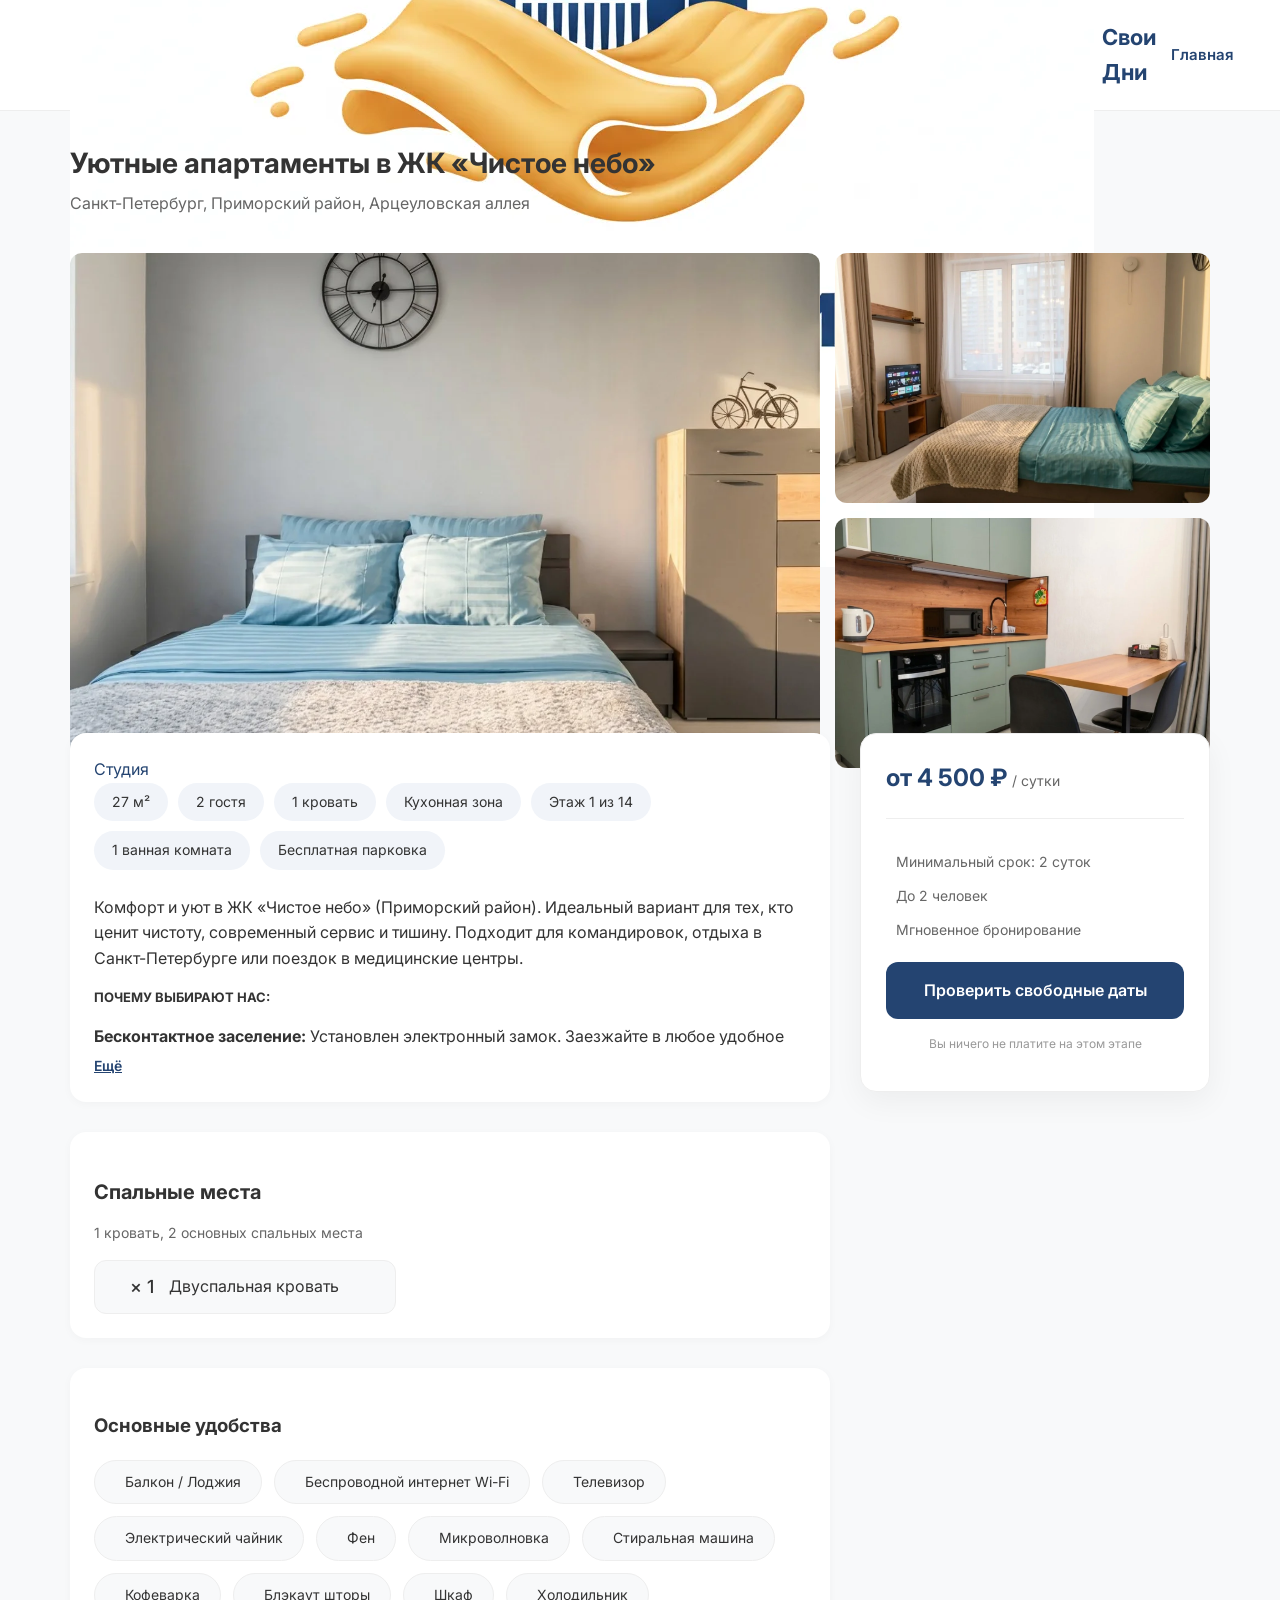
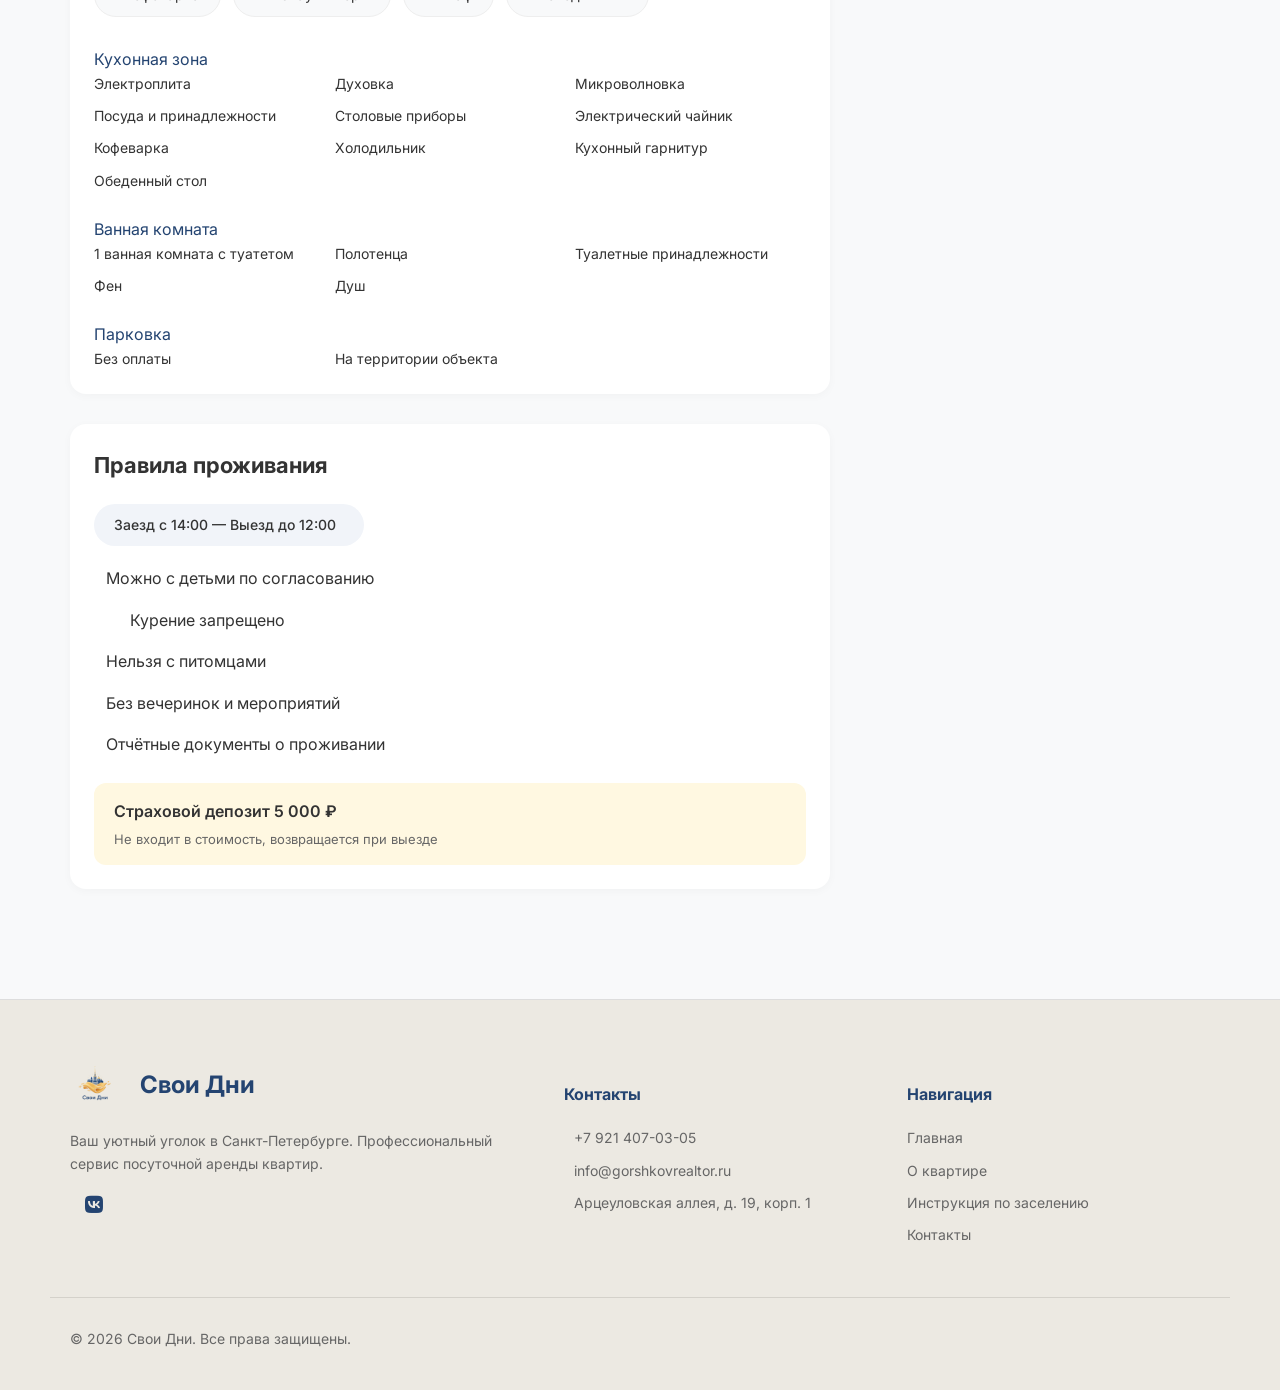
==== about.html @ 2eaf8fc2 "Update about.html" ====
<!DOCTYPE html>
<html lang="ru">
<head>
    <meta charset="UTF-8">
    <meta name="viewport" content="width=device-width, initial-scale=1.0">
    <title>О квартире — Свои Дни</title>
    <link href="https://fonts.googleapis.com/css2?family=Inter:wght@300;400;500;600;700&display=swap" rel="stylesheet">
    <script src="https://unpkg.com/lucide@latest"></script>
    <link rel="stylesheet" href="https://cdnjs.cloudflare.com/ajax/libs/font-awesome/6.0.0/css/all.min.css">
    
    <link rel="stylesheet" href="css/main.css">
    <link rel="stylesheet" href="css/about.css">
</head>
<body>

<header class="header">
    <div class="container header-flex">
        <a href="index.html" class="logo">
            <img src="img/logo.webp" alt="Логотип">
            <span>Свои Дни</span>
        </a> 
        
        <button class="menu-toggle" id="menu-toggle">
            <i data-lucide="menu"></i>
        </button>

        <nav class="nav" id="main-nav">
            <a href="index.html">Главная</a>
            <a href="about.html" class="active">О квартире</a>
            <a href="services.html">Сервис</a>
            <a href="checkin.html">Заселение</a>
            <a href="reviews.html">Отзывы</a>
            <a href="contacts.html">Контакты</a>
        </nav>
        
        <a href="booking.html" class="btn-dark header-action">Забронировать</a>
    </div>
</header>

<main class="container">
    <section class="apartment-header">
        <div>
            <h1>Уютные апартаменты в ЖК «Чистое небо»</h1>
            <p style="color: var(--text-muted); margin-top: 5px;">
                <i data-lucide="map-pin" size="16" style="vertical-align: middle;"></i> 
                Санкт-Петербург, Приморский район, Арцеуловская аллея
            </p>
        </div>
    </section>

    <div class="full-gallery">
        <div class="main-img">
            <img src="img/bed.webp" alt="Гостиная">
        </div>
        <div class="side-imgs">
            <div><img src="img/room.webp" alt="Кухня"></div>
            <div><img src="img/kitchen.webp" alt="Спальня"></div>
        </div>
    </div>

    <div class="details-grid">
        <div class="main-content">
            
            <div class="description-block">
                <div class="object-title">Студия</div>
                <div class="chips-container">
                    <div class="chip">27 м²</div>
                    <div class="chip">2 гостя</div>
                    <div class="chip">1 кровать</div>
                    <div class="chip">Кухонная зона</div>
                    <div class="chip">Этаж 1 из 14</div>
                    <div class="chip">1 ванная комната</div>
                    <div class="chip">Бесплатная парковка</div>
                </div>

                <div class="expandable-content" id="desc-content">
                    <p style="margin-top:0;">Комфорт и уют в ЖК «Чистое небо» (Приморский район). Идеальный вариант для тех, кто ценит чистоту, современный сервис и тишину. Подходит для командировок, отдыха в Санкт-Петербурге или поездок в медицинские центры.</p>
                    
                    <div style="font-weight: 700; text-transform: uppercase; font-size: 13px; margin: 15px 0 10px;">Почему выбирают нас:</div>
                    <p>
                        <strong>Бесконтактное заселение:</strong> Установлен электронный замок. Заезжайте в любое удобное время без ожидания хоста.<br>
                        <strong>Удаленная работа:</strong> Высокоскоростной Wi-Fi (до 100 Мбит/с) и Smart-TV (300+ каналов). Комфортное пространство для работы с ноутбуком.<br>
                        <strong>Безопасность:</strong> охрана, видеонаблюдение, тихие соседи.<br>
                        <strong>Оснащение для вашего удобства:</strong> Кухня: Полноценная варочная панель, духовка, большой холодильник, микроволновая печь, полный набор посуды для готовки.
                        <strong>Спальная зона:</strong> Удобное спальное место с чистым постельным бельем.<br> 
                        <strong>Ванная и быт:</strong> Стиральная машина, фен, утюг, гладильная доска, сушилка для белья. Всегда в наличии комплект полотенец и средства гигиены.
                    </p>
                </div>
                <a href="javascript:void(0)" class="toggle-desc" id="toggle-btn">Ещё</a>
            </div>

            <div class="sleeping-section">
                <h3 style="font-size: 20px; margin-bottom: 5px;">Спальные места</h3>
                <p style="color: var(--text-muted); font-size: 14px; margin-bottom: 15px;">1 кровать, 2 основных спальных места</p>
                <div class="sleeping-card">
                    <i data-lucide="bed" size="24"></i>
                    <div style="font-size: 18px; font-weight: 500;">× 1</div>
                    <span>Двуспальная кровать</span>
                </div>
            </div>

            <div class="amenities-section">
                <h3>Основные удобства</h3>
                <div class="amenities-chips">
                    <div class="amenity-chip"><i data-lucide="door-open"></i> Балкон / Лоджия</div>
                    <div class="amenity-chip"><i data-lucide="wifi"></i> Беспроводной интернет Wi-Fi</div>
                    <div class="amenity-chip"><i data-lucide="tv"></i> Телевизор</div>
                    <div class="amenity-chip"><i data-lucide="coffee"></i> Электрический чайник</div>
                    <div class="amenity-chip"><i data-lucide="wind"></i> Фен</div>
                    <div class="amenity-chip"><i data-lucide="microwave"></i> Микроволновка</div>
                    <div class="amenity-chip"><i data-lucide="washing-machine"></i> Стиральная машина</div>
                    <div class="amenity-chip"><i data-lucide="cup-soda"></i> Кофеварка</div>
                    <div class="amenity-chip"><i data-lucide="blinds"></i> Блэкаут шторы</div>
                    <div class="amenity-chip"><i data-lucide="columns"></i> Шкаф</div>
                    <div class="amenity-chip"><i data-lucide="refrigerator"></i> Холодильник</div>
                </div>

                <div class="amenities-groups">
                    <div class="amenity-group">
                        <div class="amenity-group-title"><i data-lucide="utensils" size="20"></i> Кухонная зона</div>
                        <div class="amenity-list">
                            <div class="amenity-item">Электроплита</div>
                            <div class="amenity-item">Духовка</div>
                            <div class="amenity-item">Микроволновка</div>
                            <div class="amenity-item">Посуда и принадлежности</div>
                            <div class="amenity-item">Столовые приборы</div>
                            <div class="amenity-item">Электрический чайник</div>
                            <div class="amenity-item">Кофеварка</div>
                            <div class="amenity-item">Холодильник</div>
                            <div class="amenity-item">Кухонный гарнитур</div>
                            <div class="amenity-item">Обеденный стол</div>
                        </div>
                    </div>

                    <div class="amenity-group">
                        <div class="amenity-group-title"><i data-lucide="bath" size="20"></i> Ванная комната</div>
                        <div class="amenity-list">
                            <div class="amenity-item">1 ванная комната с туатетом</div>
                            <div class="amenity-item">Полотенца</div>
                            <div class="amenity-item">Туалетные принадлежности</div>
                            <div class="amenity-item">Фен</div>
                            <div class="amenity-item">Душ</div>
                        </div>
                    </div>

                    <div class="amenity-group">
                        <div class="amenity-group-title"><i data-lucide="p-circle" size="20"></i> Парковка</div>
                        <div class="amenity-list">
                            <div class="amenity-item">Без оплаты</div>
                            <div class="amenity-item">На территории объекта</div>
                        </div>
                    </div>
                </div>
            </div>

            <div class="rules-card-container">
                <h3 style="font-size: 22px; font-weight: 700; margin-top: 0; margin-bottom: 20px;">Правила проживания</h3>
                
                <div class="chip" style="background: #f1f4f9; display: inline-flex; align-items: center; gap: 8px; margin-bottom: 20px; padding: 10px 20px; border-radius: 50px;">
                    <span style="font-size: 14px; font-weight: 500;">Заезд с 14:00 — Выезд до 12:00</span>
                    <div class="tooltip-container">
                        <i data-lucide="help-circle" size="16" style="color: #999;"></i>
                        <span class="tooltip-text">Точное время можно выбрать при бронировании. Ранний заезд и поздний выезд по согласованию.</span>
                    </div>
                </div>

                <div class="rules-list" style="display: flex; flex-direction: column; gap: 16px;">
                    <div class="rule-item">
                        <i data-lucide="baby" size="24"></i>
                        <span style="font-size: 16px;">Можно с детьми по согласованию</span>
                        <div class="tooltip-container">
                            <i data-lucide="help-circle" size="16" style="color: #999; margin-left: 5px;"></i>
                            <span class="tooltip-text">От 0 до 1 года бесплатно. От 2 лет на условиях взрослого гостя</span>
                        </div>
                    </div>
                    
                    <div class="rule-item">
                        <img src="https://img.icons8.com/ios/50/244471/no-smoking.png" style="width: 24px;" alt="">
                        <span style="font-size: 16px;">Курение запрещено</span>
                    </div>
                    <div class="rule-item">
                        <i data-lucide="paw-print" size="24"></i>
                        <span style="font-size: 16px;">Нельзя с питомцами</span>
                    </div>
                    <div class="rule-item">
                        <i data-lucide="music" size="24"></i>
                        <span style="font-size: 16px;">Без вечеринок и мероприятий</span>
                    </div>
                    <div class="rule-item">
                        <i data-lucide="file-text" size="24"></i>
                        <span style="font-size: 16px;">Отчётные документы о проживании</span>
                    </div>
                </div>

                <div class="deposit-box" style="background: #fff8e1; border-radius: 12px; padding: 16px 20px; margin-top: 25px;">
                    <div style="font-weight: 600; font-size: 16px; display: flex; align-items: center; gap: 8px;">
                        Страховой депозит 5 000 ₽ 
                        <div class="tooltip-container">
                            <i data-lucide="help-circle" size="16" style="color: #999;"></i>
                            <span class="tooltip-text">Залог за сохранность имущества. Возвращается в день выезда после уборки.</span>
                        </div>
                    </div>
                    <div style="font-size: 13px; color: #666; margin-top: 4px;">Не входит в стоимость, возвращается при выезде</div>
                </div>
            </div>
        </div>

        <aside class="sidebar-booking">
            <div class="price">от 4 500 ₽ <span>/ сутки</span></div>
            <div class="sidebar-info">
                <p><i data-lucide="calendar" size="18"></i> Минимальный срок: 2 суток</p>
                <p><i data-lucide="users" size="18"></i> До 2 человек</p>
                <p><i data-lucide="check-circle" size="18"></i> Мгновенное бронирование</p>
            </div>
            <a href="booking.html" class="btn-booking-full">Проверить свободные даты</a>
            <p style="text-align: center; font-size: 12px; color: #999; margin-top: 15px;">Вы ничего не платите на этом этапе</p>
        </aside>
    </div>
</main>

<footer class="footer">
    <div class="container footer-grid">
        <div class="footer-brand">
            <div class="footer-logo">
                <img src="img/logo.png" alt="Логотип" style="width: 50px; height: 50px; object-fit: contain; vertical-align: middle; margin-right: 10px;">
                Свои Дни
            </div>
            <p>Ваш уютный уголок в Санкт-Петербурге. Профессиональный сервис посуточной аренды квартир.</p>
            
            <div class="social-links">
                <a href="https://t.me/ваш_логин" target="_blank" title="Telegram">
                    <i data-lucide="send"></i>
                </a>
                
                <a href="https://vk.com/ваш_id" target="_blank" title="ВКонтакте">
                    <i class="fa-brands fa-vk"></i>
                </a>
                
                <a href="tel:+79214070305" title="Позвонить">
                    <i data-lucide="phone"></i>
                </a>
            </div>
        </div>

        <div>
            <h4>Контакты</h4>
            <p>
                <i data-lucide="phone" size="16"></i> 
                <a href="tel:+79214070305" style="color: inherit; text-decoration: none;">+7 921 407-03-05</a>
            </p>
            <p>
                <i data-lucide="mail" size="16"></i> 
                <a href="mailto:info@gorshkovrealtor.ru" style="color: inherit; text-decoration: none;">info@gorshkovrealtor.ru</a>
            </p>
            <p><i data-lucide="map-pin" size="16"></i> Арцеуловская аллея, д. 19, корп. 1</p>
        </div>

        <div>
            <h4>Навигация</h4>
            <p><a href="index.html" style="color: inherit; text-decoration: none;">Главная</a></p>
            <p><a href="about.html" style="color: inherit; text-decoration: none;">О квартире</a></p>
            <p><a href="checkin.html" style="color: inherit; text-decoration: none;">Инструкция по заселению</a></p>
            <p><a href="contacts.html" style="color: inherit; text-decoration: none;">Контакты</a></p>
        </div>
    </div>
    
    <div class="footer-bottom container">
        <p>© 2026 Свои Дни. Все права защищены.</p>
    </div>
</footer>

<script>
    lucide.createIcons();
    
    const menuToggle = document.getElementById('menu-toggle');
    const mainNav = document.getElementById('main-nav');
    if (menuToggle && mainNav) {
        menuToggle.addEventListener('click', () => {
            mainNav.classList.toggle('active');
        });
    }

    const toggleBtn = document.getElementById('toggle-btn');
    const descContent = document.getElementById('desc-content');

    if (toggleBtn && descContent) {
        toggleBtn.addEventListener('click', () => {
            descContent.classList.toggle('expanded');
            if (descContent.classList.contains('expanded')) {
                toggleBtn.textContent = 'Свернуть';
            } else {
                toggleBtn.textContent = 'Ещё';
            }
        });
    }
</script>
</body>
</html>
---- css/main.css ----
:root {
    --primary-color: #24414b; 
    --bg-light: #fdfaf5;      
    --text-main: #333333;
    --text-muted: #666666;
    --border-color: #eeeeee;
    --white: #ffffff;
    --rating-green: #4caf50;
}

body {
    font-family: 'Inter', sans-serif;
    margin: 0;
    padding: 0;
    background-color: var(--bg-light);
    color: var(--text-main);
    line-height: 1.6;
}

.container {
    max-width: 1140px;
    margin: 0 auto;
    padding: 0 20px;
}

/* --- HEADER --- */
.header {
    background: var(--white);
    padding: 15px 0;
    border-bottom: 1px solid var(--border-color);
}
.header-flex {
    display: flex;
    justify-content: space-between;
    align-items: center;
}
.logo {
    display: flex;
    align-items: center;
    gap: 8px;
    font-weight: 700;
    font-size: 22px;
    color: var(--primary-color);
    text-decoration: none;
}
.nav a {
    text-decoration: none;
    color: var(--text-main);
    margin: 0 15px;
    font-size: 14px;
    font-weight: 500;
    transition: 0.3s;
}
.nav a:hover, .nav a.active { color: var(--primary-color); }

.btn-dark {
    background: var(--primary-color);
    color: var(--white);
    padding: 10px 20px;
    border-radius: 6px;
    text-decoration: none;
    font-size: 14px;
    font-weight: 600;
    transition: 0.3s;
}
.btn-dark:hover { opacity: 0.9; }

.menu-toggle { display: none; background: none; border: none; color: var(--primary-color); cursor: pointer; }

/* --- FOOTER --- */
.footer {
    background: #ece9e2; 
    margin-top: 80px;
    padding: 60px 0 30px;
    border-top: 1px solid #ddd;
}
.footer-grid {
    display: grid;
    grid-template-columns: 1.5fr 1fr 1fr;
    gap: 40px;
    margin-bottom: 40px;
}
.footer-logo {
    display: flex;
    align-items: center;
    gap: 10px;
    font-weight: 700;
    font-size: 24px;
    color: var(--primary-color);
    margin-bottom: 20px;
}
.footer h4 { font-size: 16px; margin-bottom: 20px; color: var(--primary-color); }
.footer p { font-size: 14px; color: var(--text-muted); margin: 10px 0; display: flex; align-items: center; gap: 10px; }
.social-links { display: flex; gap: 15px; margin-top: 20px; align-items: center; }
.social-links a { color: var(--primary-color); transition: 0.3s; text-decoration: none; display: inline-flex; align-items: center; }
.social-links .fa-vk { font-size: 20px; }

.footer-bottom {
    padding-top: 20px;
    border-top: 1px solid #d4d1ca;
    text-align: center;
    font-size: 13px;
    color: #888;
}

/* Общий адаптив для шапки/подвала */
@media (max-width: 768px) {
    .nav { display: none; }
    .menu-toggle { display: block; }
    .nav.active { display: flex; flex-direction: column; position: absolute; top: 70px; left: 0; width: 100%; background: white; padding: 20px; box-shadow: 0 10px 10px rgba(0,0,0,0.1); z-index: 100; }
    .footer-grid { grid-template-columns: 1fr; }
}
---- css/about.css ----
/* --- ПЕРЕМЕННЫЕ И ОСНОВНЫЕ ЦВЕТА --- */
:root {
    --brand-color: #244471;
    --primary-color: #244471;
    --white: #ffffff;
    --text-muted: #666;
    --border-color: #eee;
    --bg-light: #f8f9fa;
    --bg-chip: #f1f4f9;
}

/* --- БРЕНДИРОВАНИЕ ЭЛЕМЕНТОВ --- */
.btn-dark.header-action, 
.btn-booking-full {
    background-color: var(--brand-color) !important;
    border-color: var(--brand-color) !important;
    color: #fff !important;
}

.nav a.active, 
.toggle-desc, 
.object-title, 
.amenity-group-title, 
.price,
.logo span, 
.footer-logo {
    color: var(--brand-color) !important;
}

.header i, 
.apartment-header i, 
.amenities-section i, 
.rules-list i, 
.sidebar-info i, 
.sleeping-card i, 
.social-links i {
    color: var(--brand-color) !important;
}

/* --- ШАПКА ОБЪЕКТА --- */
.apartment-header {
    margin: 30px 0 20px;
    display: flex;
    justify-content: space-between;
    align-items: flex-end;
}
.apartment-header h1 { 
    margin: 0; 
    font-size: 28px; 
    font-weight: 700;
}

/* --- ГАЛЕРЕЯ --- */
.full-gallery {
    display: grid;
    grid-template-columns: 2fr 1fr;
    gap: 15px;
    height: 450px;
    margin-bottom: 30px;
}
.main-img, .side-imgs div {
    overflow: hidden;
    border-radius: 12px;
    width: 100%;
    height: 100%;
    background-color: #eee;
}
.main-img img, .side-imgs img {
    width: 100%;
    height: 100%;
    object-fit: cover;
    display: block;
    transition: transform 0.5s ease;
}
.main-img:hover img, .side-imgs div:hover img { 
    transform: scale(1.05); 
}
.side-imgs { 
    display: grid; 
    grid-template-rows: 1fr 1fr; 
    gap: 15px; 
}

/* --- СЕТКА КОНТЕНТА --- */
.details-grid {
    display: grid;
    grid-template-columns: 1fr 350px;
    gap: 30px;
    align-items: start;
}

.description-block, 
.sleeping-section, 
.amenities-section, 
.rules-card-container {
    background: var(--white);
    border-radius: 16px;
    padding: 24px;
    margin-bottom: 30px;
    box-shadow: 0 2px 10px rgba(0,0,0,0.03);
}

/* Раскрывающийся текст */
.expandable-content {
    max-height: 150px;
    overflow: hidden;
    position: relative;
    transition: max-height 0.3s ease;
}
.expandable-content.expanded { 
    max-height: 2000px; 
}
.toggle-desc {
    cursor: pointer;
    font-size: 14px;
    font-weight: 600;
    display: inline-block;
    margin-top: 10px;
    text-decoration: underline;
}

/* Чипсы (теги) */
.chips-container { 
    display: flex; 
    flex-wrap: wrap; 
    gap: 10px; 
    margin-bottom: 25px; 
}
.chip {
    background: var(--bg-chip);
    padding: 8px 18px;
    border-radius: 24px;
    font-size: 14px;
    color: #333;
}

/* Спальные места */
.sleeping-card {
    background: var(--bg-light);
    border-radius: 12px;
    padding: 12px 20px;
    width: fit-content;
    min-width: 260px;
    border: 1px solid var(--border-color);
    display: flex;
    align-items: center;
    gap: 15px;
}

/* Удобства */
.amenities-chips { 
    display: flex; 
    flex-wrap: wrap; 
    gap: 12px; 
    margin-bottom: 30px; 
}
.amenity-chip {
    display: flex;
    align-items: center;
    gap: 10px;
    background: var(--bg-light);
    padding: 10px 20px;
    border-radius: 50px;
    font-size: 14px;
    border: 1px solid var(--border-color);
}
.amenities-groups { 
    display: flex; 
    flex-direction: column; 
    gap: 25px; 
}
.amenity-list { 
    display: grid; 
    grid-template-columns: repeat(3, 1fr); 
    gap: 10px; 
}
.amenity-item { 
    font-size: 14px; 
    color: #333; 
}

/* Правила */
.rule-item { 
    display: flex; 
    align-items: center; 
    gap: 12px; 
    padding: 0; 
    border: none; 
}

/* --- ПОДСКАЗКИ (TOOLTIP) --- */
.tooltip-container { 
    position: relative; 
    display: inline-flex; 
    align-items: center; 
    cursor: help; 
}
.tooltip-text {
    visibility: hidden;
    width: 200px;
    background-color: #333;
    color: #fff;
    text-align: center;
    border-radius: 6px;
    padding: 8px;
    position: absolute;
    z-index: 10;
    bottom: 125%;
    left: 50%;
    transform: translateX(-50%);
    opacity: 0;
    transition: opacity 0.3s;
    font-size: 12px;
    pointer-events: none;
    line-height: 1.4;
}
.tooltip-container:hover .tooltip-text { 
    visibility: visible; 
    opacity: 1; 
}

/* --- БОКОВАЯ ПАНЕЛЬ (SIDEBAR) --- */
.sidebar-booking {
    position: sticky;
    top: 20px;
    background: var(--white);
    padding: 25px;
    border-radius: 16px;
    box-shadow: 0 10px 30px rgba(0,0,0,0.05);
    border: 1px solid var(--border-color);
    margin-bottom: 30px;
}
.price { 
    font-size: 24px; 
    font-weight: 700; 
}
.price span { 
    font-size: 14px; 
    color: var(--text-muted); 
    font-weight: 400; 
}
.sidebar-info { 
    margin: 20px 0; 
    border-top: 1px solid var(--border-color); 
    padding-top: 20px; 
}
.sidebar-info p { 
    display: flex; 
    align-items: center; 
    gap: 10px; 
    font-size: 14px; 
    color: var(--text-muted); 
    margin: 12px 0; 
}
.btn-booking-full {
    display: block;
    color: white;
    text-align: center;
    padding: 16px;
    border-radius: 12px;
    text-decoration: none;
    font-weight: 600;
    transition: 0.3s ease;
}
.btn-booking-full:hover {
    opacity: 0.9;
    transform: translateY(-2px);
}

/* --- АДАПТИВНОСТЬ --- */
@media (max-width: 992px) {
    .details-grid {
        grid-template-columns: 1fr;
    }
    .sidebar-booking {
        position: static;
        order: -1; /* Выводит блок бронирования выше на мобильных, если нужно */
    }
}

@media (max-width: 768px) {
    .full-gallery { 
        grid-template-columns: 1fr; 
        height: 300px; 
    }
    .side-imgs { 
        display: none; 
    }
    .amenity-list { 
        grid-template-columns: 1fr 1fr; 
    }
    .apartment-header {
        flex-direction: column;
        align-items: flex-start;
    }
}

@media (max-width: 480px) {
    .amenity-list { 
        grid-template-columns: 1fr; 
    }
    .apartment-header h1 {
        font-size: 22px;
    }
}
/* --- ФИКСАЦИЯ РАЗМЕРОВ ШАПКИ (ЧТОБЫ НЕ ПРЫГАЛО) --- */

/* Контейнер шапки */
.header-flex {
    display: flex;
    align-items: center;
    justify-content: space-between;
    height: 80px; /* Фиксированная высота шапки */
}

/* Текст логотипа */
.logo-text {
    font-family: 'Inter', sans-serif;
    font-weight: 700;
    font-size: 1.2rem !important; 
    text-transform: uppercase;
    letter-spacing: 1px;
    color: var(--brand-color) !important;
    white-space: nowrap;
}

/* Навигация */
.nav {
    display: flex;
    gap: 25px; 
    align-items: center;
}

.nav a {
    font-size: 15px !important; 
    font-weight: 600;
    text-decoration: none;
    color: var(--brand-color) !important;
    transition: opacity 0.3s;
}

/* Кнопка в шапке */
.btn-dark.header-action {
    padding: 10px 20px;       /* Настрой здесь размер: высота (10px) и ширина (20px) */
    font-size: 14px !important; 
    min-width: 160px;         /* Увеличь это число, если хочешь кнопку шире */
    text-align: center;
}

/* Адаптив для мобилок */
@media (max-width: 1024px) {
    .nav {
        gap: 15px;
    }
    .nav a {
        font-size: 14px !important;
    }
}
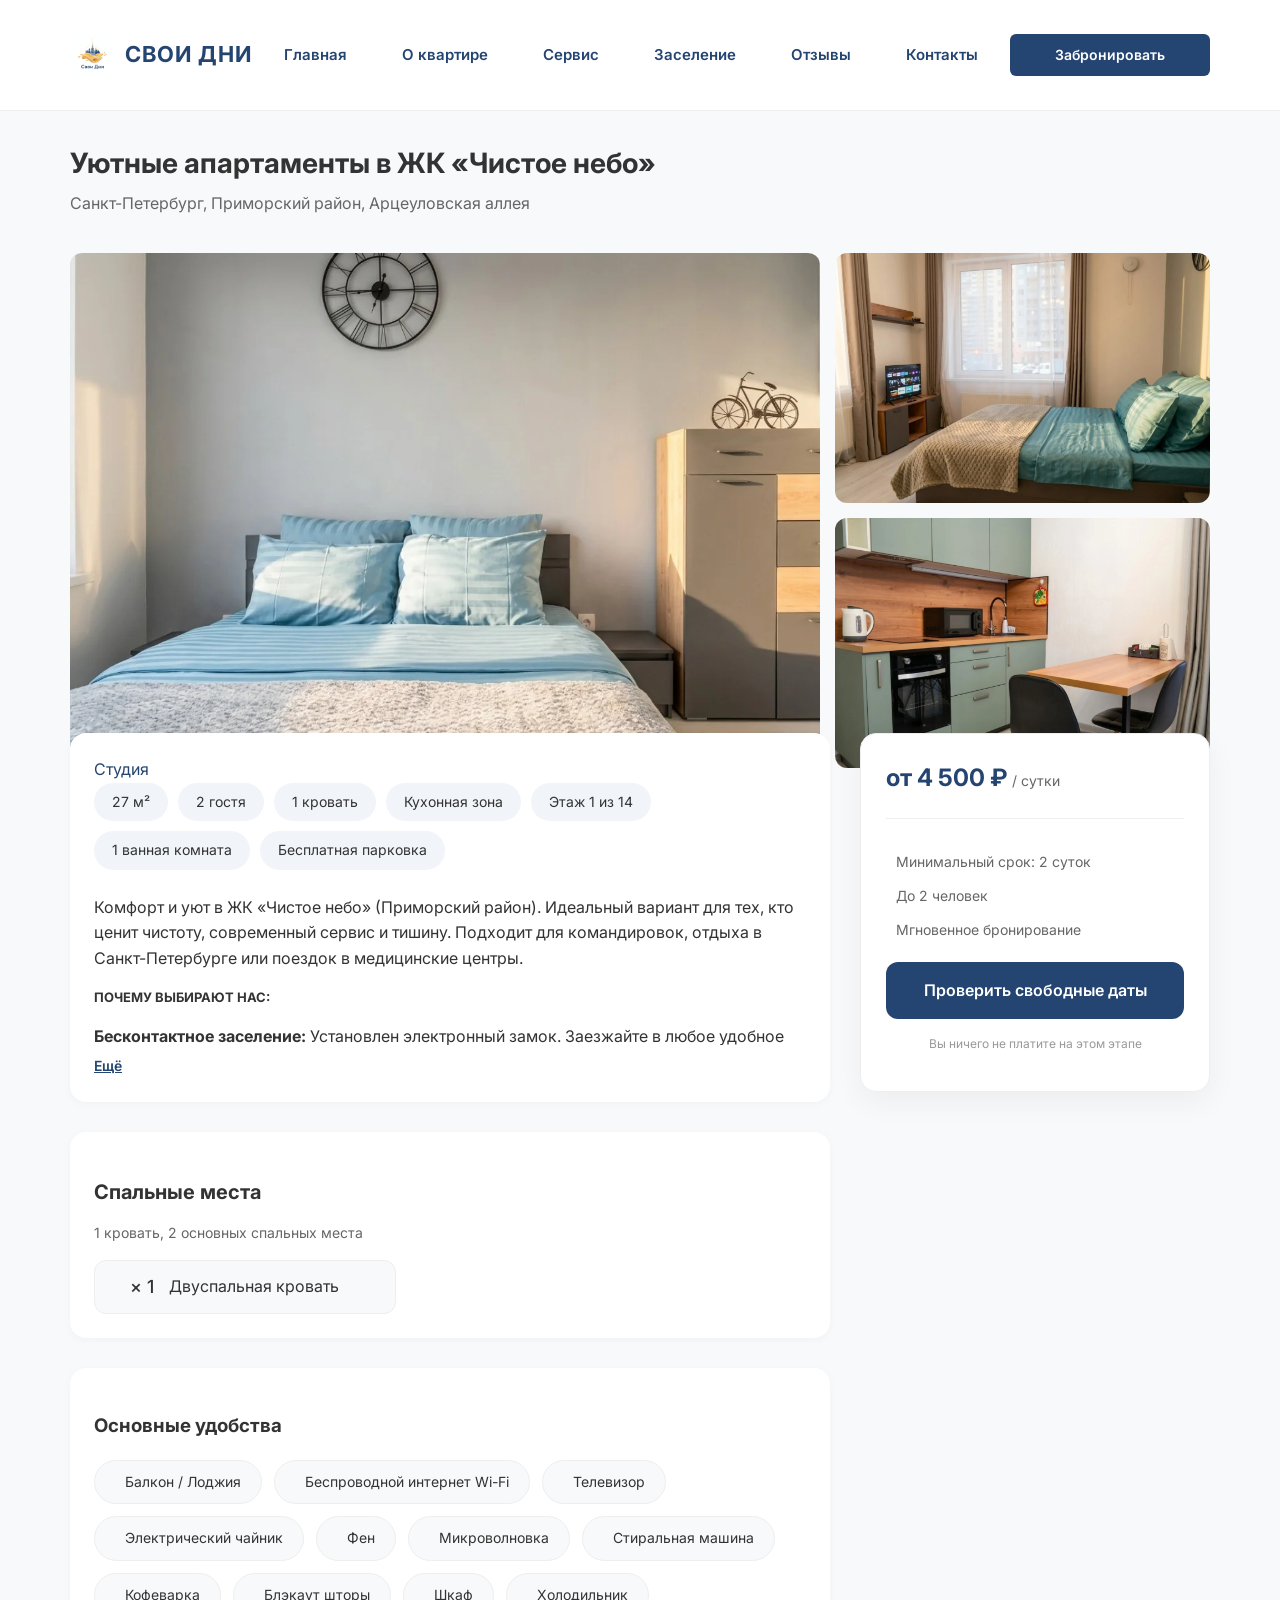
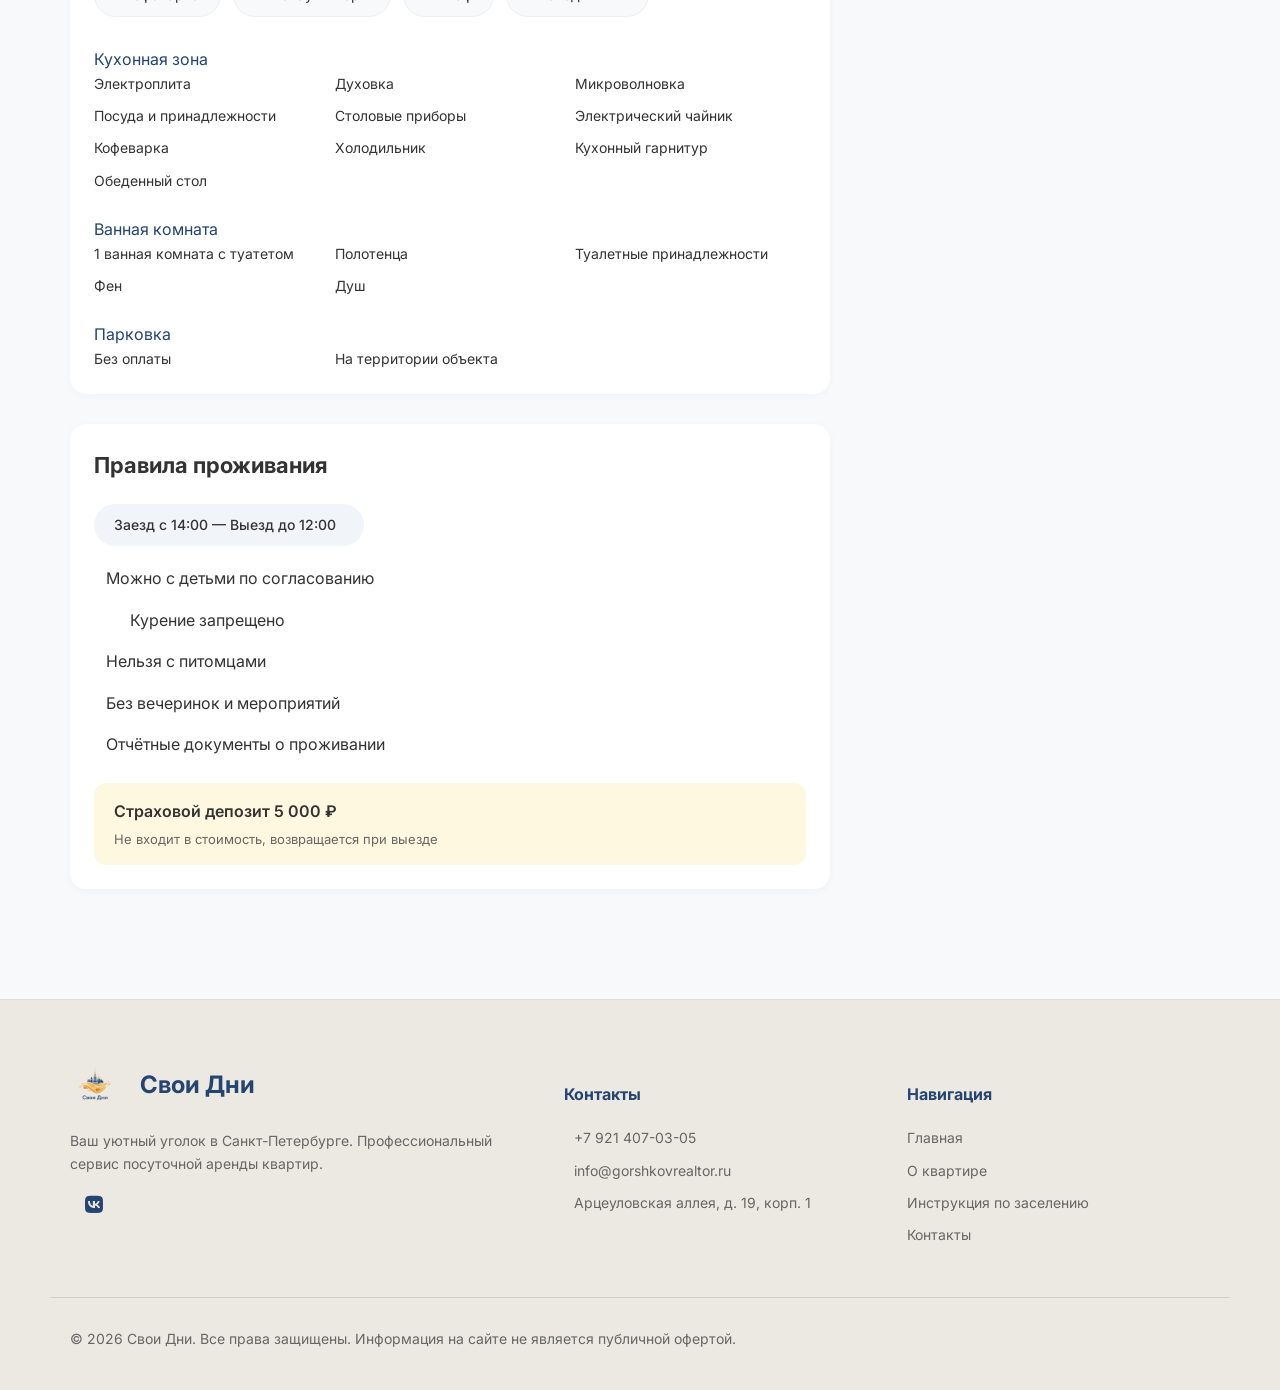
==== commit 99f90b4b: "Update about.html" ====
--- a/about.html
+++ b/about.html
@@ -15,9 +15,9 @@
 
 <header class="header">
     <div class="container header-flex">
-        <a href="index.html" class="logo">
-            <img src="img/logo.webp" alt="Логотип">
-            <span>Свои Дни</span>
+        <a href="index.html" class="logo" style="display: flex; align-items: center; gap: 10px; text-decoration: none;">
+            <img src="img/logo.webp" alt="Логотип" style="width: 45px; height: 45px; object-fit: contain;">
+            <span style="text-transform: uppercase; letter-spacing: 1px; color: #1a1a1a; font-weight: 700;">Свои Дни</span>
         </a> 
         
         <button class="menu-toggle" id="menu-toggle">
@@ -265,7 +265,7 @@
     </div>
     
     <div class="footer-bottom container">
-        <p>© 2026 Свои Дни. Все права защищены.</p>
+        <p>© 2026 Свои Дни. Все права защищены. Информация на сайте не является публичной офертой.</p>
     </div>
 </footer>
 
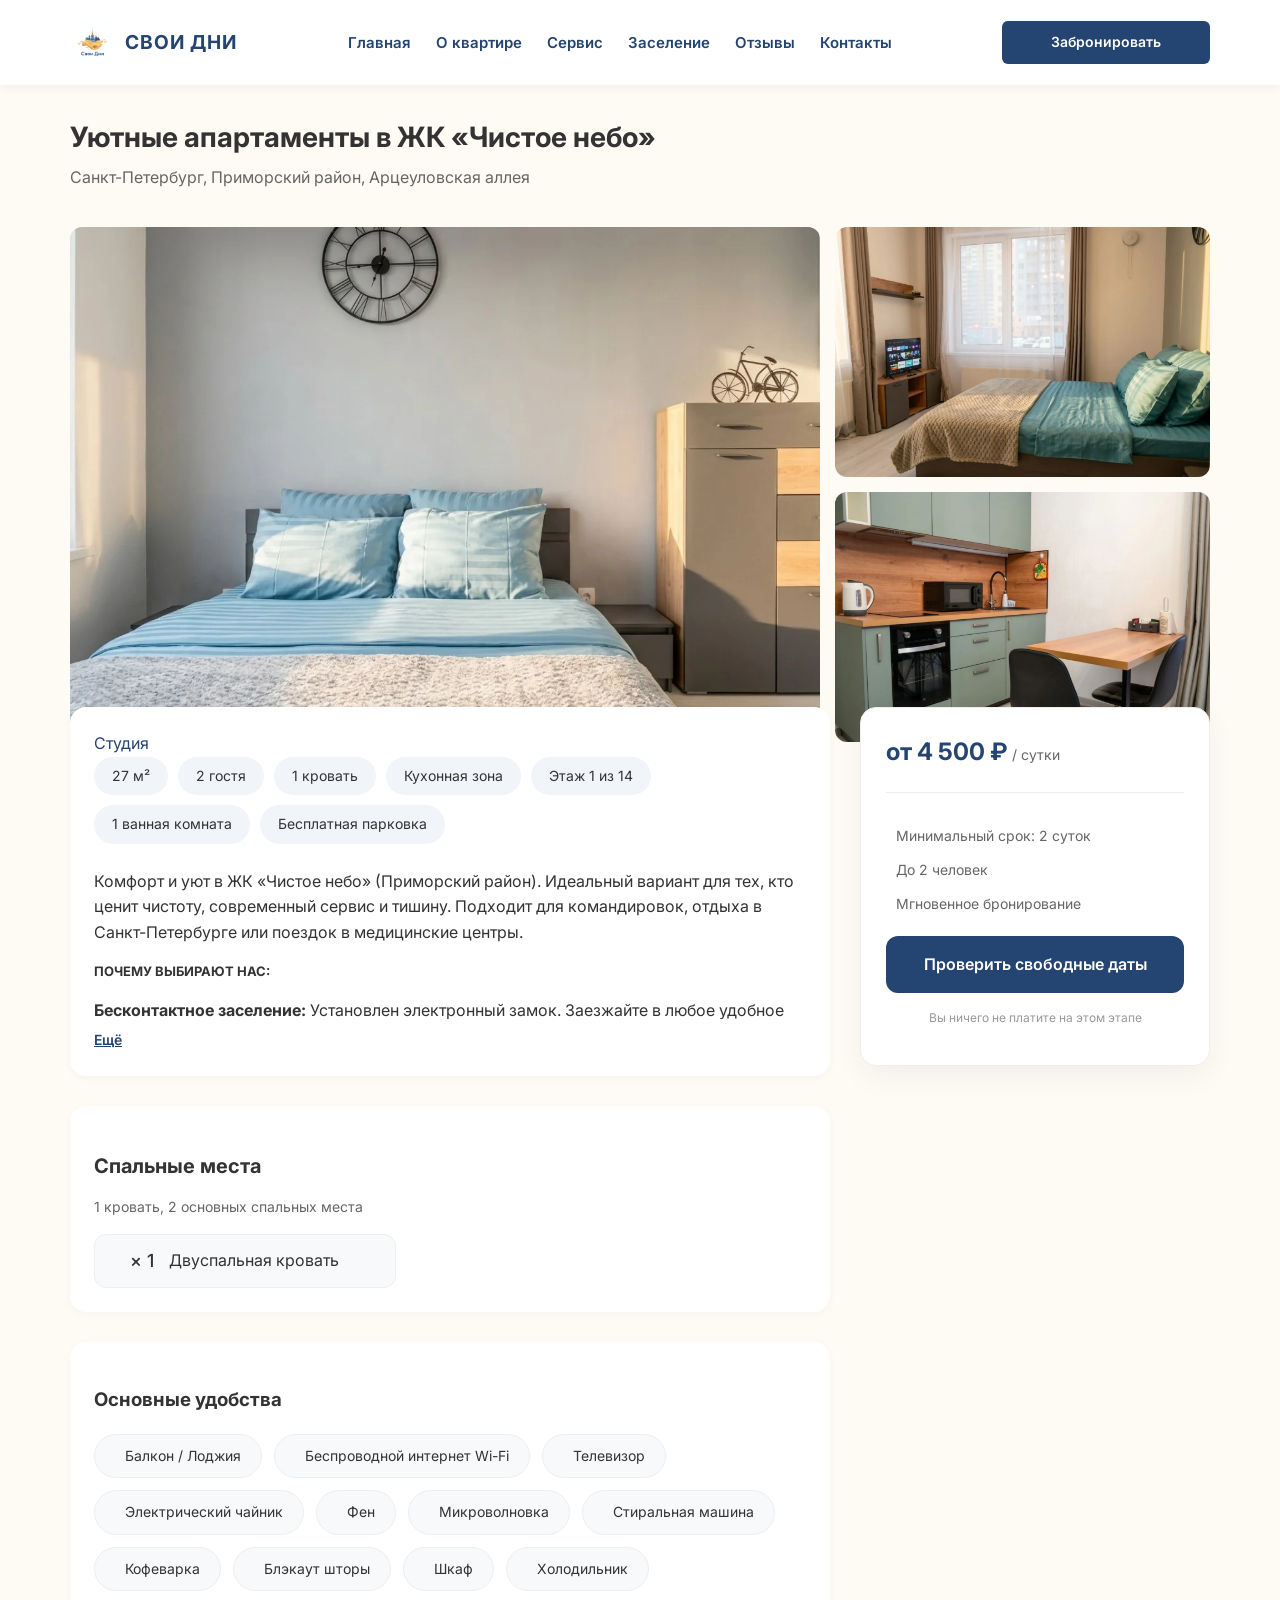
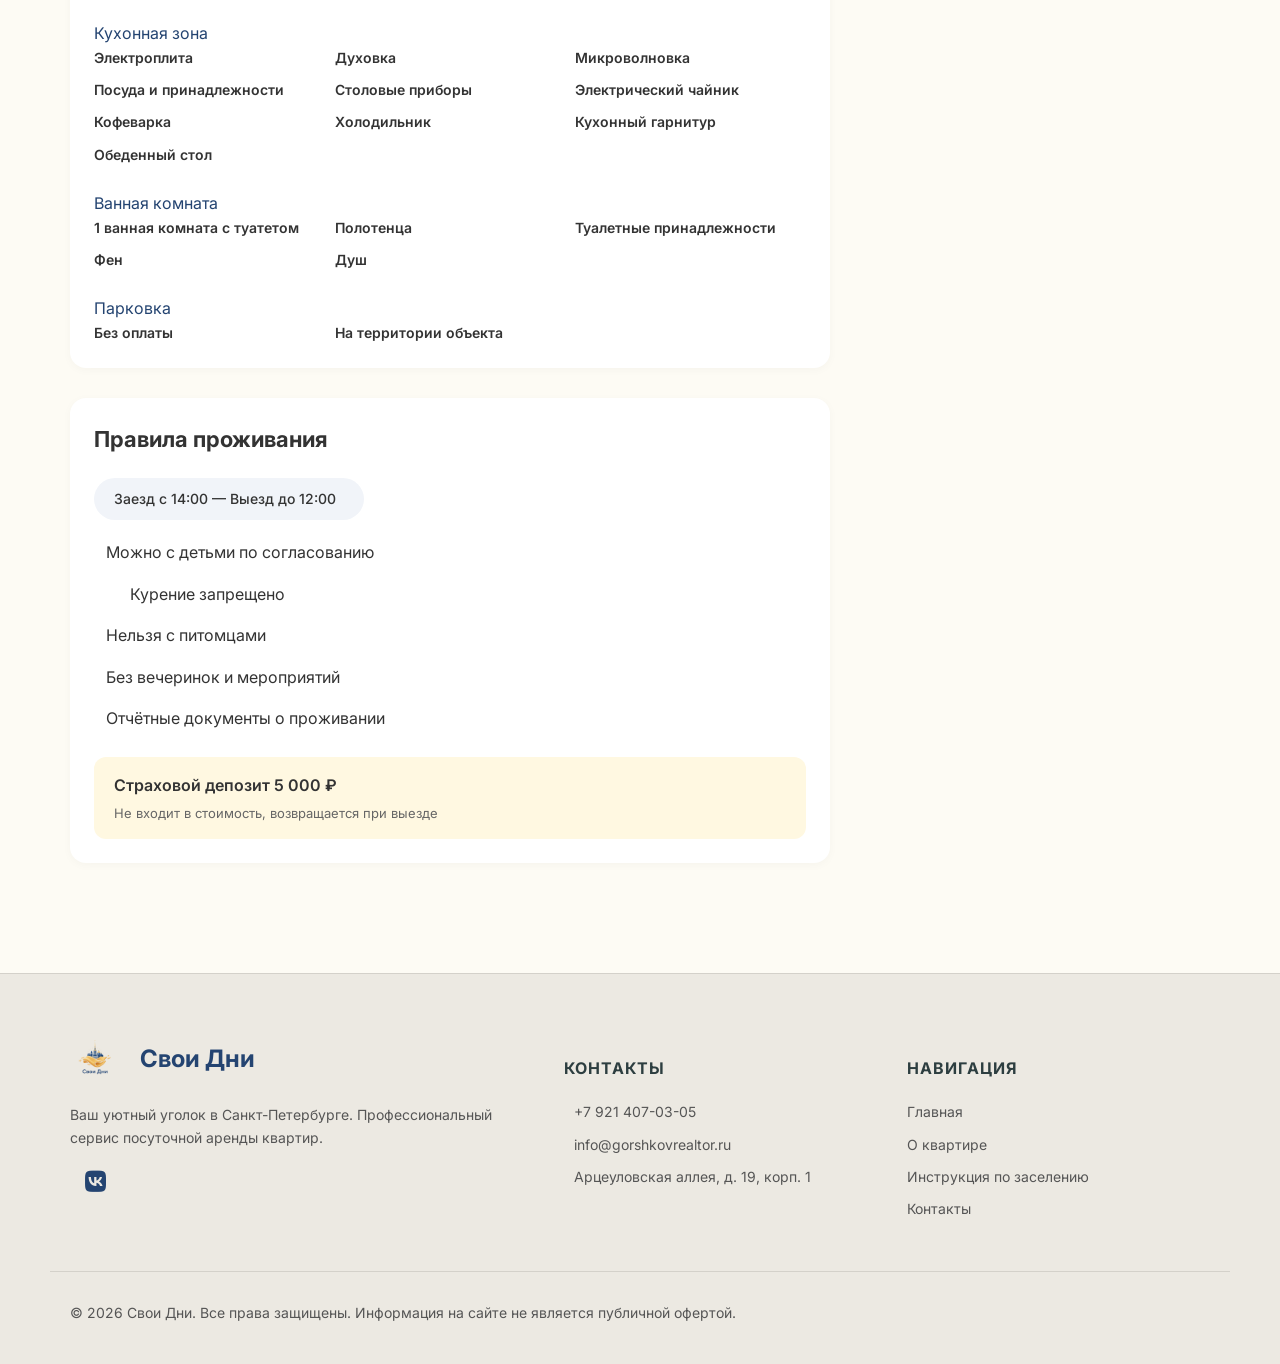
==== commit 8dbe9307: "Update about.html" ====
--- a/about.html
+++ b/about.html
@@ -7,8 +7,7 @@
     <link href="https://fonts.googleapis.com/css2?family=Inter:wght@300;400;500;600;700&display=swap" rel="stylesheet">
     <script src="https://unpkg.com/lucide@latest"></script>
     <link rel="stylesheet" href="https://cdnjs.cloudflare.com/ajax/libs/font-awesome/6.0.0/css/all.min.css">
-    
-    <link rel="stylesheet" href="css/main.css">
+    <link rel="stylesheet" href="css/style.css">
     <link rel="stylesheet" href="css/about.css">
 </head>
 <body>
--- a/css/style.css
+++ b/css/style.css
@@ -0,0 +1,508 @@
+/* =========================================
+    1. ОБЩИЕ НАСТРОЙКИ
+    ========================================= */
+:root {
+    --bg-cream: #FDFBF4;     /* Основной фон сайта */
+    --dark-green: #2d3e40;   /* Темно-зеленый цвет из макета */
+    --gold-accent: #d4a373;  /* Иконки, логотип */
+    --text-dark: #333333;    /* Основной текст */
+    --white: #ffffff;
+    --grey-light: #E7EDEE;   /* Фон для отзывов */
+    --footer-bg: #ece9e2;    /* Тот самый бежевый тон для футера */
+}
+
+body {
+    font-family: 'Inter', sans-serif;
+    background-color: var(--bg-cream);
+    color: var(--text-dark);
+    margin: 0;
+    line-height: 1.6;
+}
+
+.container {
+    max-width: 1140px;
+    margin: 0 auto;
+    padding: 0 20px;
+}
+
+.section-padding { 
+    padding: 80px 0; 
+}
+
+.section-title { 
+    text-align: center; 
+    font-size: 26px; 
+    margin-bottom: 50px; 
+    text-transform: uppercase;
+    letter-spacing: 2px;
+    color: var(--dark-green);
+    font-weight: 700;
+}
+
+/* =========================================
+    2. ШАПКА (Header) — ПОЛНОСТЬЮ ИСПРАВЛЕННАЯ
+    ========================================= */
+.header {
+    background: #ffffff; 
+    height: 85px; /* Фиксированная высота шапки */
+    display: flex;
+    align-items: center;
+    position: sticky;
+    top: 0;
+    z-index: 1000;
+    box-shadow: 0 2px 10px rgba(0,0,0,0.05); 
+}
+
+.header-flex {
+    display: flex;
+    justify-content: space-between;
+    align-items: center;
+    width: 100%;
+}
+
+/* Логотип */
+.logo {
+    display: flex;
+    align-items: center;
+    gap: 12px;
+    text-decoration: none;
+    color: var(--dark-green);
+}
+
+.logo span {
+    font-family: 'Inter', sans-serif !important;
+    font-weight: 700 !important;
+    font-size: 1.2rem !important; /* Фикс размера лого */
+    text-transform: uppercase;
+    letter-spacing: 1px;
+    line-height: 1;
+    white-space: nowrap;
+}
+
+.logo i {
+    color: var(--gold-accent);
+}
+
+/* Навигация (Меню) */
+.nav {
+    display: flex;
+    gap: 30px; /* Одинаковое расстояние между ссылками */
+    align-items: center;
+}
+
+.nav a {
+    text-decoration: none;
+    color: var(--text-dark) !important;
+    font-size: 15px !important; /* Фикс размера шрифта меню */
+    font-weight: 600;
+    transition: 0.3s;
+    white-space: nowrap;
+}
+
+.nav a:hover {
+    color: var(--gold-accent) !important;
+}
+
+/* Кнопка "Забронировать" */
+.btn-dark {
+    background-color: var(--dark-green) !important; 
+    color: #ffffff !important;           
+    padding: 10px 24px !important; /* Оптимальный размер */
+    border-radius: 6px;        
+    text-decoration: none;     
+    font-weight: 600;          
+    transition: all 0.3s ease;
+    border: none;              
+    display: inline-flex;
+    align-items: center;
+    justify-content: center;
+    font-size: 14px !important;
+    min-width: 160px; /* Кнопка не будет менять размер */
+    text-align: center;
+}
+
+.btn-dark:hover {
+    background-color: #1f2b2c !important;
+    transform: translateY(-1px);
+}
+
+/* Бургер для мобильных */
+.menu-toggle {
+    display: none;
+    background: none;
+    border: none;
+    color: var(--dark-green);
+    cursor: pointer;
+    font-size: 24px;
+}
+
+/* =========================================
+    3. ОСТАЛЬНОЙ КОД (БЕЗ ИЗМЕНЕНИЙ)
+    ========================================= */
+.hero { 
+    position: relative;
+    overflow: hidden;
+}
+
+.hero-image-bg {
+    width: 100%;
+    height: 650px;
+    object-fit: cover;
+    display: block;
+}
+
+.hero-card {
+    position: absolute;
+    top: 20%;
+    left: 5%;
+    max-width: 600px;
+    color: var(--dark-green);
+    z-index: 2;
+}
+
+.hero-card h1 {
+    font-size: 46px;
+    font-weight: 800;
+    line-height: 1.1;
+    margin-bottom: 20px;
+}
+
+.search-panel {
+    background: var(--white);
+    border-radius: 15px;
+    padding: 20px;
+    box-shadow: 0 10px 40px rgba(0,0,0,0.08);
+    margin-top: -50px;
+    position: relative;
+    z-index: 10;
+}
+
+.about-grid {
+    display: grid;
+    grid-template-columns: 1.1fr 0.9fr;
+    gap: 50px;
+    align-items: flex-start;
+}
+
+.about-main-img {
+    width: 100%;
+    border-radius: 12px;
+    height: 450px;
+    object-fit: cover;
+}
+
+.object-desc {
+    font-size: 16px;
+    color: #444;
+}
+
+.amenities-row {
+    display: flex;
+    justify-content: flex-start;
+    gap: 30px;
+    margin: 30px 0;
+    text-align: center;
+}
+
+.amenity-item {
+    font-size: 12px;
+    font-weight: 600;
+    color: var(--text-dark);
+}
+
+.amenity-item i {
+    color: var(--text-dark); 
+    margin-bottom: 5px;
+    width: 24px;
+}
+
+.location-line {
+    display: flex;
+    align-items: center;
+    gap: 10px;
+    margin-bottom: 8px;
+    font-size: 15px;
+}
+
+.about-thumbs {
+    display: grid;
+    grid-template-columns: repeat(3, 1fr);
+    gap: 15px;
+    margin-top: 30px;
+}
+
+.about-thumbs img {
+    width: 100%;
+    height: 110px;
+    border-radius: 8px;
+    object-fit: cover;
+}
+
+.features-grid {
+    display: grid;
+    grid-template-columns: repeat(3, 1fr);
+    gap: 25px;
+}
+
+.feature-card {
+    background: var(--white);
+    padding: 40px 30px;
+    border-radius: 12px;
+    text-align: center;
+    box-shadow: 0 4px 15px rgba(0,0,0,0.03);
+}
+
+.feature-icon {
+    color: var(--dark-green);
+    margin-bottom: 20px;
+    width: 35px;
+    height: 35px;
+}
+
+.gallery-grid {
+    display: grid;
+    grid-template-columns: repeat(3, 1fr);
+    gap: 15px;
+}
+
+.gallery-item img {
+    width: 100%;
+    height: 280px;
+    object-fit: cover;
+    border-radius: 10px;
+}
+
+.reviews-section {
+    background-color: var(--grey-light);
+    padding: 80px 0;
+}
+
+.reviews-grid-new {
+    display: grid;
+    grid-template-columns: repeat(3, 1fr);
+    gap: 25px;
+    margin-bottom: 60px;
+}
+
+.review-card-modern {
+    background: var(--white);
+    padding: 25px;
+    border-radius: 12px;
+    box-shadow: 0 4px 15px rgba(0,0,0,0.03);
+    border: 1px solid #f0f0f0;
+}
+
+.reviewer-info {
+    display: flex;
+    align-items: center;
+    gap: 15px;
+    margin-bottom: 15px;
+}
+
+.reviewer-info img {
+    width: 50px;
+    height: 50px;
+    border-radius: 50%;
+    object-fit: cover;
+}
+
+.reviewer-name { font-weight: 700; font-size: 16px; color: var(--text-dark); }
+.review-date { font-size: 12px; color: #999; }
+
+.review-meta {
+    display: flex;
+    justify-content: space-between;
+    align-items: center;
+    margin-bottom: 15px;
+    padding-bottom: 10px;
+    border-bottom: 1px dashed #eee;
+}
+
+.stars-wrapper {
+    position: relative;
+    display: inline-block;
+    font-size: 18px; 
+    line-height: 1;
+}
+
+.stars-background {
+    color: #e0e0e0;
+    display: flex;
+    gap: 2px;
+}
+
+.stars-foreground {
+    position: absolute;
+    top: 0;
+    left: 0;
+    display: flex;
+    gap: 2px;
+    color: var(--gold-accent);
+    overflow: hidden;
+    white-space: nowrap;
+}
+
+.rating-100 { width: 100%; }
+.rating-97 { width: 97%; }
+
+.stat-val-bold {
+    font-weight: 700;
+    font-size: 14px;
+    color: var(--text-dark);
+}
+
+.review-modern-text {
+    font-size: 14px;
+    line-height: 1.6;
+    color: #444;
+    font-style: italic;
+}
+
+.footer {
+    background: var(--footer-bg);
+    margin-top: 80px;
+    padding: 60px 0 30px;
+    border-top: 1px solid #d4d1ca;
+}
+
+.footer-grid {
+    display: grid;
+    grid-template-columns: 1.5fr 1fr 1fr; 
+    gap: 40px;
+    margin-bottom: 40px;
+}
+
+.footer-logo {
+    display: flex;
+    align-items: center;
+    gap: 10px;
+    font-weight: 700;
+    font-size: 24px;
+    color: var(--dark-green);
+    margin-bottom: 20px;
+}
+
+.footer h4 {
+    font-size: 16px;
+    margin-bottom: 20px;
+    color: var(--dark-green);
+    text-transform: uppercase;
+    letter-spacing: 1px;
+}
+
+.footer p {
+    font-size: 14px;
+    color: #555;
+    margin: 10px 0;
+    display: flex;
+    align-items: center;
+    gap: 10px;
+}
+
+.footer a {
+    color: inherit;
+    text-decoration: none;
+    transition: 0.3s;
+}
+
+.footer a:hover {
+    color: var(--dark-green);
+}
+
+.social-links {
+    display: flex;
+    gap: 15px;
+    margin-top: 20px;
+}
+
+.social-links a {
+    color: var(--dark-green);
+    transition: 0.3s;
+}
+
+.social-links a:hover {
+    color: var(--gold-accent);
+}
+
+.footer-bottom {
+    padding-top: 20px;
+    border-top: 1px solid #d4d1ca;
+    text-align: center;
+    font-size: 12px;
+    color: #888;
+}
+
+/* =========================================
+    9. АДАПТИВНОСТЬ
+    ========================================= */
+@media (max-width: 992px) {
+    .reviews-grid-new { grid-template-columns: 1fr 1fr; }
+}
+
+@media (max-width: 768px) {
+    .section-title { font-size: 20px; }
+    
+    .menu-toggle {
+        display: block;
+        z-index: 1001;
+    }
+
+    .nav {
+        display: none;
+        flex-direction: column;
+        position: absolute;
+        top: 100%;
+        left: 0;
+        width: 100%;
+        background: #ffffff;
+        padding: 20px;
+        box-shadow: 0 10px 20px rgba(0,0,0,0.1);
+        gap: 15px;
+        z-index: 1000;
+    }
+
+    .nav.active {
+        display: flex;
+    }
+    
+    .header-action {
+        display: none; 
+    }
+
+    .hero-image-bg { height: 450px; }
+    .hero-card {
+        position: relative;
+        top: 0;
+        left: 0;
+        padding: 40px 20px;
+        text-align: center;
+    }
+    .hero-card h1 { font-size: 30px; }
+
+    .about-grid, 
+    .features-grid, 
+    .reviews-grid-new, 
+    .footer-grid {
+        grid-template-columns: 1fr; 
+        gap: 30px;
+    }
+
+    .gallery-grid {
+        grid-template-columns: 1fr; 
+    }
+}
+
+.social-links .fa-vk {
+    font-size: 24px; 
+    display: inline-flex;
+    align-items: center;
+    justify-content: center;
+    vertical-align: middle;
+}
+
+.social-links a {
+    display: inline-flex;
+    align-items: center;
+    justify-content: center;
+    text-decoration: none;
+}
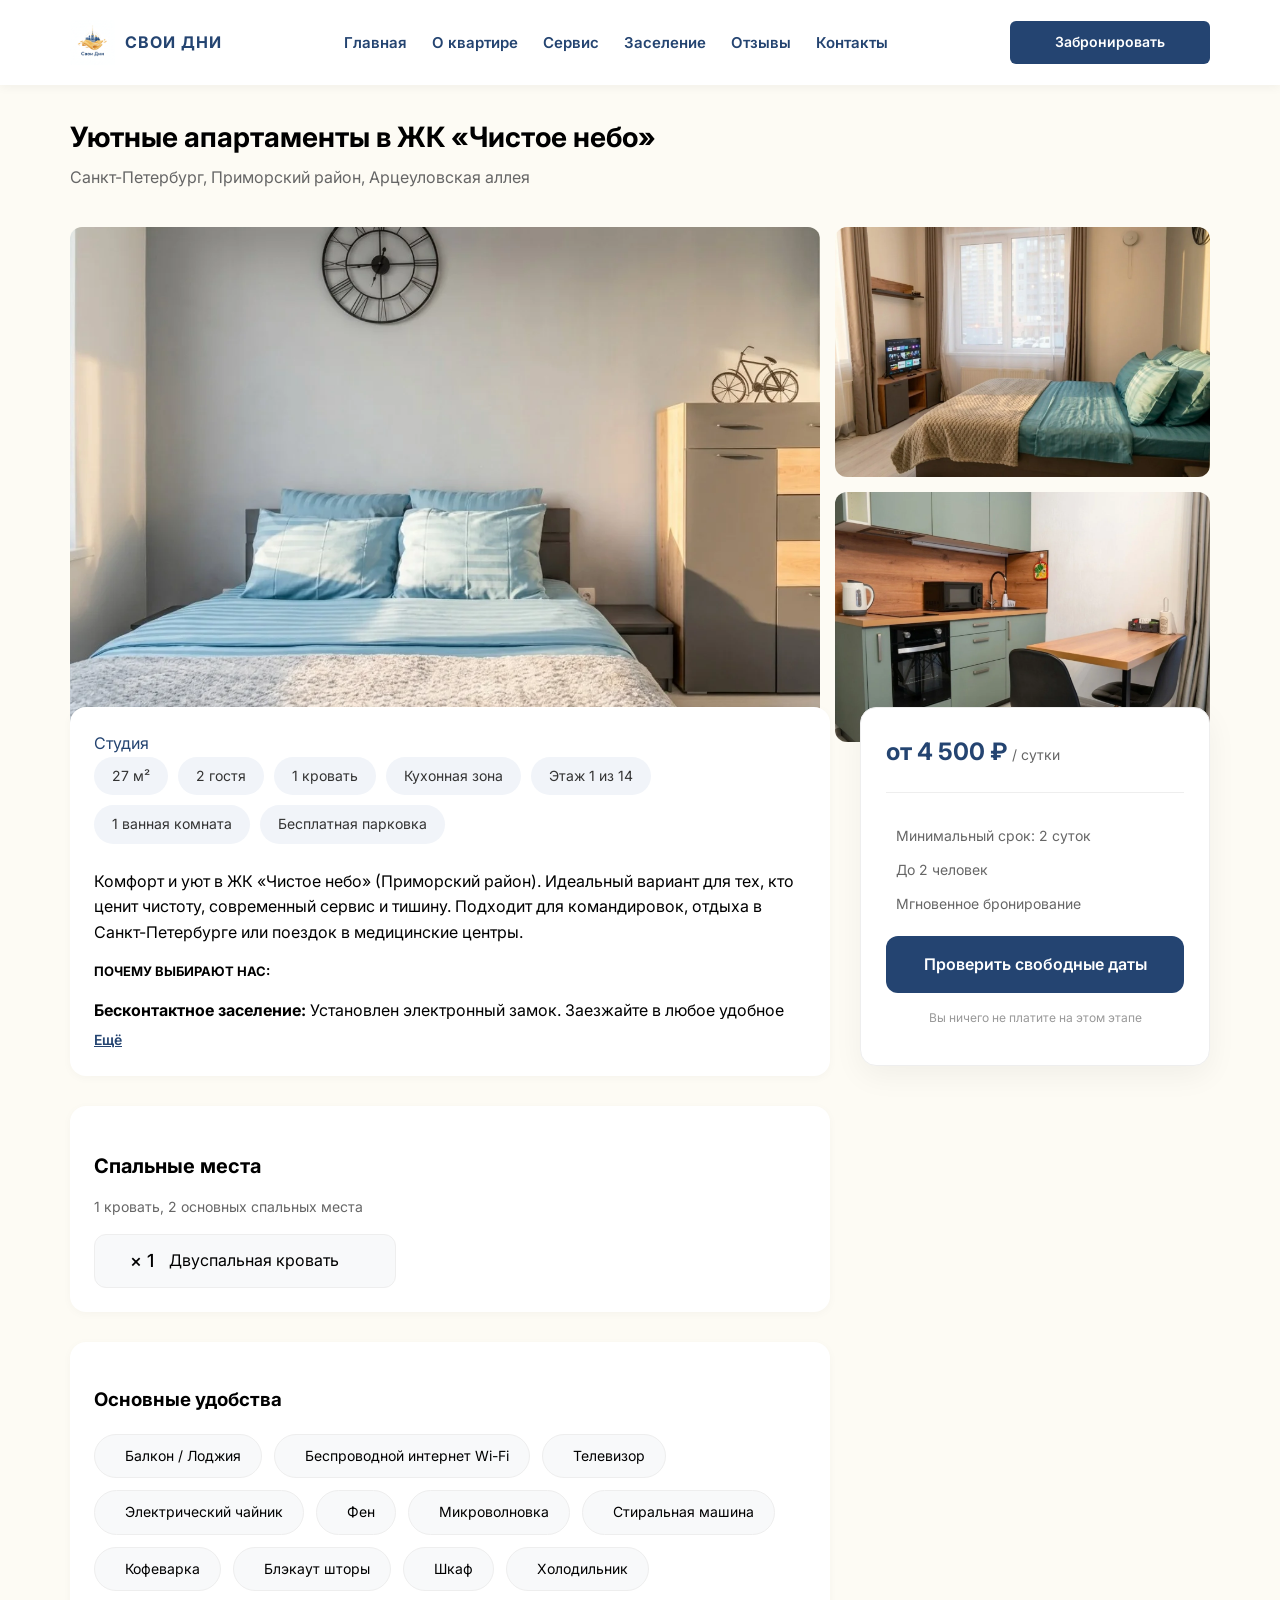
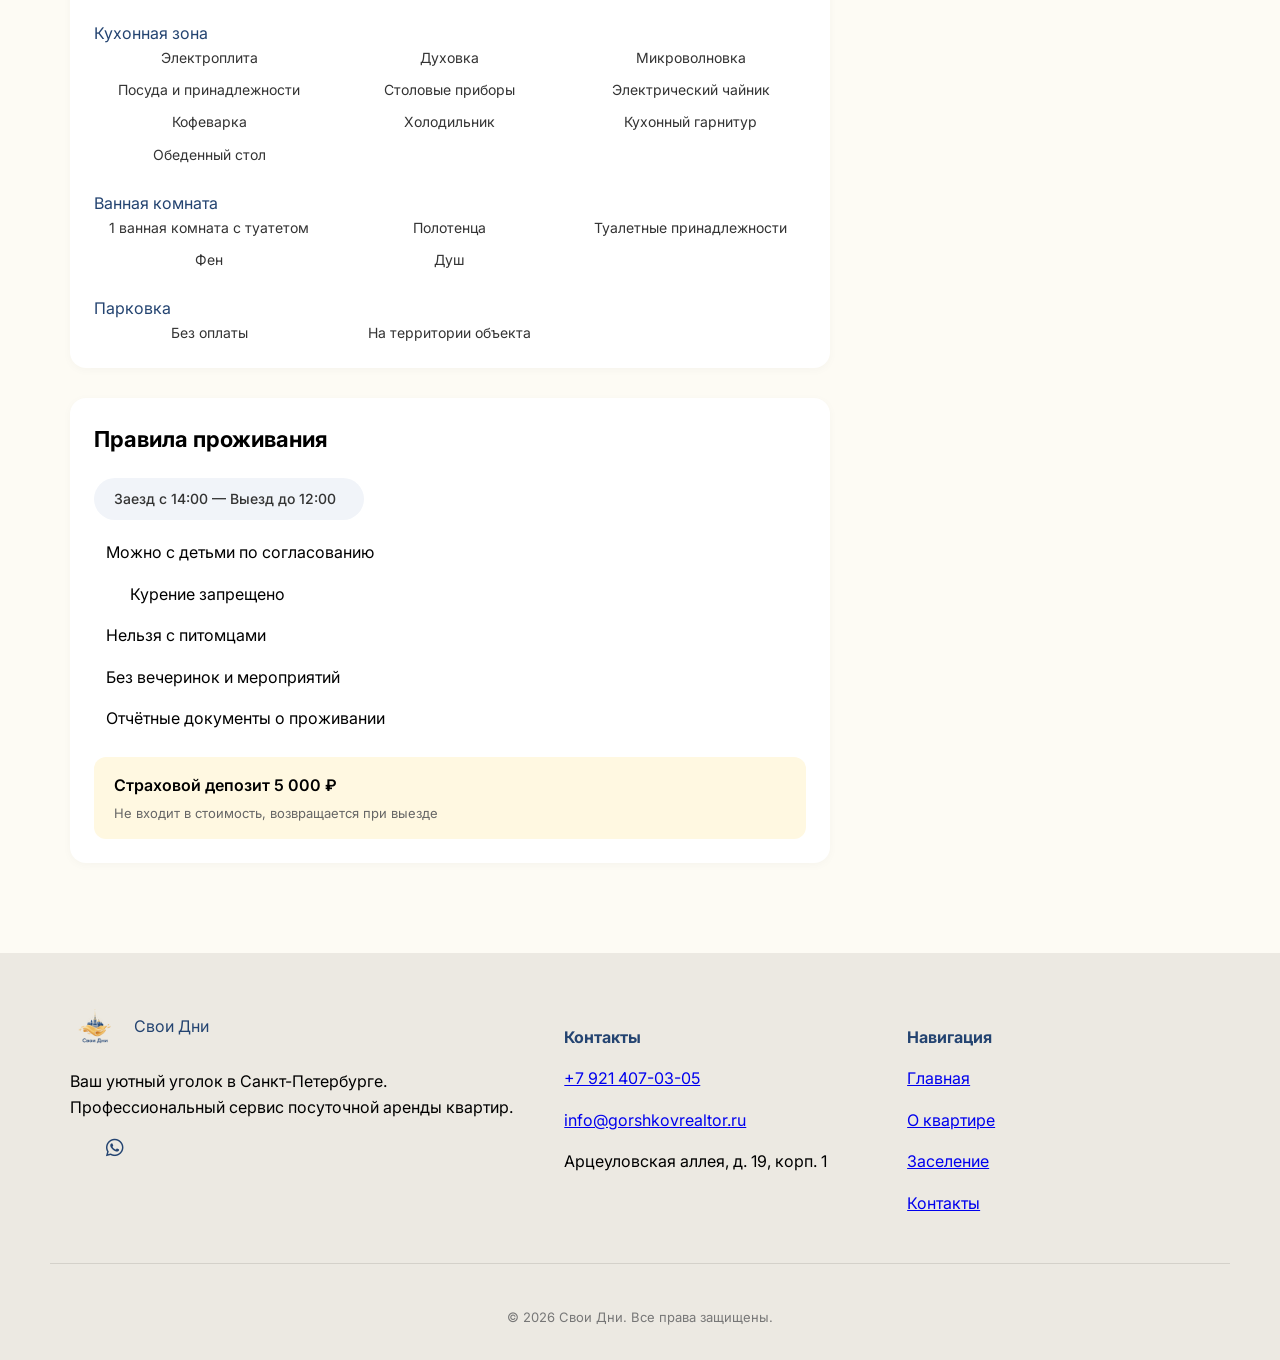
==== commit 2c42223a: "Update about.html" ====
--- a/about.html
+++ b/about.html
@@ -227,44 +227,29 @@
             <p>Ваш уютный уголок в Санкт-Петербурге. Профессиональный сервис посуточной аренды квартир.</p>
             
             <div class="social-links">
-                <a href="https://t.me/ваш_логин" target="_blank" title="Telegram">
-                    <i data-lucide="send"></i>
-                </a>
-                
-                <a href="https://vk.com/ваш_id" target="_blank" title="ВКонтакте">
-                    <i class="fa-brands fa-vk"></i>
-                </a>
-                
-                <a href="tel:+79214070305" title="Позвонить">
-                    <i data-lucide="phone"></i>
-                </a>
-            </div>
+    <a href="https://t.me/+79214070305" target="_blank"><i data-lucide="send" size="20"></i></a>
+    <a href="https://wa.me/79214070305" target="_blank"><i class="fa-brands fa-whatsapp" style="font-size: 20px; width: 20px; height: 20px; display: inline-flex; align-items: center; justify-content: center;"></i></a>
+    <a href="tel:+79214070305"><i data-lucide="phone" size="20"></i></a>
+</div>
         </div>
 
         <div>
             <h4>Контакты</h4>
-            <p>
-                <i data-lucide="phone" size="16"></i> 
-                <a href="tel:+79214070305" style="color: inherit; text-decoration: none;">+7 921 407-03-05</a>
-            </p>
-            <p>
-                <i data-lucide="mail" size="16"></i> 
-                <a href="mailto:info@gorshkovrealtor.ru" style="color: inherit; text-decoration: none;">info@gorshkovrealtor.ru</a>
-            </p>
+            <p><i data-lucide="phone" size="16"></i> <a href="tel:+79214070305">+7 921 407-03-05</a></p>
+            <p><i data-lucide="mail" size="16"></i> <a href="mailto:info@gorshkovrealtor.ru">info@gorshkovrealtor.ru</a></p>
             <p><i data-lucide="map-pin" size="16"></i> Арцеуловская аллея, д. 19, корп. 1</p>
         </div>
 
         <div>
             <h4>Навигация</h4>
-            <p><a href="index.html" style="color: inherit; text-decoration: none;">Главная</a></p>
-            <p><a href="about.html" style="color: inherit; text-decoration: none;">О квартире</a></p>
-            <p><a href="checkin.html" style="color: inherit; text-decoration: none;">Инструкция по заселению</a></p>
-            <p><a href="contacts.html" style="color: inherit; text-decoration: none;">Контакты</a></p>
-        </div>
-    </div>
-    
+            <p><a href="index.html">Главная</a></p>
+            <p><a href="about.html">О квартире</a></p>
+            <p><a href="checkin.html">Заселение</a></p>
+            <p><a href="contacts.html">Контакты</a></p>
+        </div>
+    </div>
     <div class="footer-bottom container">
-        <p>© 2026 Свои Дни. Все права защищены. Информация на сайте не является публичной офертой.</p>
+        <p>© 2026 Свои Дни. Все права защищены.</p>
     </div>
 </footer>
 
--- a/css/style.css
+++ b/css/style.css
@@ -1,508 +1,157 @@
 /* =========================================
-    1. ОБЩИЕ НАСТРОЙКИ
-    ========================================= */
+    1. ГЛОБАЛЬНЫЕ ПЕРЕМЕННЫЕ И БАЗА
+   ========================================= */
 :root {
-    --bg-cream: #FDFBF4;     /* Основной фон сайта */
-    --dark-green: #2d3e40;   /* Темно-зеленый цвет из макета */
-    --gold-accent: #d4a373;  /* Иконки, логотип */
-    --text-dark: #333333;    /* Основной текст */
+    --bg-cream: #FDFBF4;     
+    --navy: #244471;
+    --gold-accent: #d4a373;  
     --white: #ffffff;
-    --grey-light: #E7EDEE;   /* Фон для отзывов */
-    --footer-bg: #ece9e2;    /* Тот самый бежевый тон для футера */
+    --footer-bg: #ece9e2;    
 }
 
-body {
-    font-family: 'Inter', sans-serif;
-    background-color: var(--bg-cream);
-    color: var(--text-dark);
-    margin: 0;
+body { font-family: 'Inter', sans-serif; background-color: var(--bg-cream); margin: 0; line-height: 1.6; }
+.container { max-width: 1140px; margin: 0 auto; padding: 0 20px; }
+.section-padding { padding: 60px 0; }
+.section-title { text-align: center; font-size: 26px; margin-bottom: 40px; color: var(--navy); text-transform: uppercase; font-weight: 700; }
+
+/* =========================================
+    2. ШАПКА (HEADER)
+   ========================================= */
+.header { background: #fff; height: 85px; display: flex; align-items: center; position: sticky; top: 0; z-index: 1000; box-shadow: 0 2px 10px rgba(0,0,0,0.05); }
+.header-flex { display: flex; justify-content: space-between; align-items: center; width: 100%; }
+.logo { display: flex; align-items: center; gap: 10px; text-decoration: none; color: var(--navy); font-weight: 700; }
+.nav { display: flex; gap: 25px; align-items: center; }
+.nav a { text-decoration: none; color: var(--navy); font-weight: 600; font-size: 15px; }
+
+.btn-dark { background: var(--navy); color: #fff !important; padding: 10px 20px; border-radius: 6px; text-decoration: none; font-weight: 600; display: inline-flex; justify-content: center; align-items: center; }
+.menu-toggle { display: none; background: none; border: none; cursor: pointer; color: var(--navy); }
+
+/* =========================================
+    HERO & BOOKING MODULE (100% LAYOUT MATCH)
+   ========================================= */
+.hero {
+    position: relative;
+    height: 650px;
+    background: linear-gradient(rgba(0,0,0,0.25), rgba(0,0,0,0.25)), url('../img/hero.jpg') center/cover no-repeat;
+    display: flex;
+    align-items: center;
+    margin-bottom: 100px;
+}
+
+.hero-container {
+    position: relative;
+    height: 100%;
+    display: flex;
+    flex-direction: column;
+    justify-content: center;
+}
+
+.hero-content {
+    max-width: 800px;
+    color: #ffffff !important;
+    z-index: 2;
+}
+
+.hero-content h1 {
+    color: #ffffff !important;
+    font-size: 48px;
+    line-height: 1.1;
+    margin-bottom: 25px;
+    font-weight: 800;
+}
+
+.hero-content p {
+    color: #ffffff !important;
+    font-size: 18px;
     line-height: 1.6;
 }
 
-.container {
-    max-width: 1140px;
-    margin: 0 auto;
-    padding: 0 20px;
+.booking-container {
+    position: absolute;
+    bottom: -40px;
+    left: 20px;
+    right: 20px;
+    background: #ffffff;
+    padding: 30px 40px;
+    border-radius: 12px;
+    box-shadow: 0 15px 40px rgba(0,0,0,0.12);
+    display: flex;
+    gap: 25px;
+    align-items: flex-end;
+    z-index: 10;
 }
 
-.section-padding { 
-    padding: 80px 0; 
+.booking-item {
+    flex: 1;
+    display: flex;
+    flex-direction: column;
 }
 
-.section-title { 
-    text-align: center; 
-    font-size: 26px; 
-    margin-bottom: 50px; 
-    text-transform: uppercase;
-    letter-spacing: 2px;
-    color: var(--dark-green);
-    font-weight: 700;
+.booking-item label { font-size: 13px; font-weight: 700; margin-bottom: 5px; color: #777; }
+.booking-item input, .booking-item select { 
+    border: 1px solid #eee; 
+    padding: 12px; 
+    border-radius: 8px; 
+    font-family: inherit; 
+    font-size: 15px;
+    background: #fcfcfc;
+}
+
+.booking-btn {
+    height: 52px;
+    padding: 0 35px !important;
+    white-space: nowrap;
+    border-radius: 8px;
 }
 
 /* =========================================
-    2. ШАПКА (Header) — ПОЛНОСТЬЮ ИСПРАВЛЕННАЯ
-    ========================================= */
-.header {
-    background: #ffffff; 
-    height: 85px; /* Фиксированная высота шапки */
-    display: flex;
-    align-items: center;
-    position: sticky;
-    top: 0;
-    z-index: 1000;
-    box-shadow: 0 2px 10px rgba(0,0,0,0.05); 
-}
+    3. СЕТКИ (ДЕСКТОП) - БЕЗ ИЗМЕНЕНИЙ
+   ========================================= */
+.about-grid { display: grid; grid-template-columns: 1.2fr 1fr; gap: 40px; align-items: start; }
+.about-main-img { width: 100%; height: 450px; object-fit: cover; border-radius: 15px; }
 
-.header-flex {
-    display: flex;
-    justify-content: space-between;
-    align-items: center;
-    width: 100%;
-}
+.amenities-row { display: flex; justify-content: space-between; margin: 25px 0; border-top: 1px solid #eee; border-bottom: 1px solid #eee; padding: 15px 0; }
+.amenity-item { text-align: center; font-size: 12px; flex: 1; }
+.amenity-item i { margin-bottom: 5px; display: block; }
+.location-details { margin-bottom: 25px; font-size: 14px; }
+.location-line { display: flex; align-items: flex-start; gap: 10px; margin-bottom: 8px; }
+.location-line i { flex-shrink: 0; margin-top: 3px; }
+.about-thumbs { display: grid; grid-template-columns: repeat(3, 1fr); gap: 10px; }
+.about-thumbs img { width: 100%; height: 80px; object-fit: cover; border-radius: 10px; }
 
-/* Логотип */
-.logo {
-    display: flex;
-    align-items: center;
-    gap: 12px;
-    text-decoration: none;
-    color: var(--dark-green);
-}
+.features-grid { display: grid !important; grid-template-columns: repeat(3, 1fr) !important; gap: 30px; align-items: center; width: 100%; max-width: 900px; margin: 0 auto; justify-content: center; }
+.reviews-grid-new { display: grid !important; grid-template-columns: repeat(3, 1fr) !important; gap: 40px; width: 100%; max-width: 1140px; margin: 0 auto; justify-content: center; }
+.feature-card { background: #fff; padding: 20px; border-radius: 12px; box-shadow: 0 4px 15px rgba(0,0,0,0.05); display: flex; flex-direction: column; align-items: center; text-align: center; justify-content: center; height: 200px; margin: 0; width: 100%; }
+.review-card-modern { background: #fff; padding: 30px; border-radius: 12px; box-shadow: 0 4px 15px rgba(0,0,0,0.03); display: flex; flex-direction: column; height: 100%; }
+.review-card-modern .stars, .review-card-modern .stars-wrapper { display: none !important; }
 
-.logo span {
-    font-family: 'Inter', sans-serif !important;
-    font-weight: 700 !important;
-    font-size: 1.2rem !important; /* Фикс размера лого */
-    text-transform: uppercase;
-    letter-spacing: 1px;
-    line-height: 1;
-    white-space: nowrap;
-}
-
-.logo i {
-    color: var(--gold-accent);
-}
-
-/* Навигация (Меню) */
-.nav {
-    display: flex;
-    gap: 30px; /* Одинаковое расстояние между ссылками */
-    align-items: center;
-}
-
-.nav a {
-    text-decoration: none;
-    color: var(--text-dark) !important;
-    font-size: 15px !important; /* Фикс размера шрифта меню */
-    font-weight: 600;
-    transition: 0.3s;
-    white-space: nowrap;
-}
-
-.nav a:hover {
-    color: var(--gold-accent) !important;
-}
-
-/* Кнопка "Забронировать" */
-.btn-dark {
-    background-color: var(--dark-green) !important; 
-    color: #ffffff !important;           
-    padding: 10px 24px !important; /* Оптимальный размер */
-    border-radius: 6px;        
-    text-decoration: none;     
-    font-weight: 600;          
-    transition: all 0.3s ease;
-    border: none;              
-    display: inline-flex;
-    align-items: center;
-    justify-content: center;
-    font-size: 14px !important;
-    min-width: 160px; /* Кнопка не будет менять размер */
-    text-align: center;
-}
-
-.btn-dark:hover {
-    background-color: #1f2b2c !important;
-    transform: translateY(-1px);
-}
-
-/* Бургер для мобильных */
-.menu-toggle {
-    display: none;
-    background: none;
-    border: none;
-    color: var(--dark-green);
-    cursor: pointer;
-    font-size: 24px;
-}
+.gallery-grid { display: grid !important; grid-template-columns: repeat(3, 1fr) !important; gap: 15px; }
+.gallery-item { height: 250px; border-radius: 12px; overflow: hidden; position: relative; }
+.gallery-item img { width: 100%; height: 100%; object-fit: cover; }
 
 /* =========================================
-    3. ОСТАЛЬНОЙ КОД (БЕЗ ИЗМЕНЕНИЙ)
-    ========================================= */
-.hero { 
-    position: relative;
-    overflow: hidden;
-}
-
-.hero-image-bg {
-    width: 100%;
-    height: 650px;
-    object-fit: cover;
-    display: block;
-}
-
-.hero-card {
-    position: absolute;
-    top: 20%;
-    left: 5%;
-    max-width: 600px;
-    color: var(--dark-green);
-    z-index: 2;
-}
-
-.hero-card h1 {
-    font-size: 46px;
-    font-weight: 800;
-    line-height: 1.1;
-    margin-bottom: 20px;
-}
-
-.search-panel {
-    background: var(--white);
-    border-radius: 15px;
-    padding: 20px;
-    box-shadow: 0 10px 40px rgba(0,0,0,0.08);
-    margin-top: -50px;
-    position: relative;
-    z-index: 10;
-}
-
-.about-grid {
-    display: grid;
-    grid-template-columns: 1.1fr 0.9fr;
-    gap: 50px;
-    align-items: flex-start;
-}
-
-.about-main-img {
-    width: 100%;
-    border-radius: 12px;
-    height: 450px;
-    object-fit: cover;
-}
-
-.object-desc {
-    font-size: 16px;
-    color: #444;
-}
-
-.amenities-row {
-    display: flex;
-    justify-content: flex-start;
-    gap: 30px;
-    margin: 30px 0;
-    text-align: center;
-}
-
-.amenity-item {
-    font-size: 12px;
-    font-weight: 600;
-    color: var(--text-dark);
-}
-
-.amenity-item i {
-    color: var(--text-dark); 
-    margin-bottom: 5px;
-    width: 24px;
-}
-
-.location-line {
-    display: flex;
-    align-items: center;
-    gap: 10px;
-    margin-bottom: 8px;
-    font-size: 15px;
-}
-
-.about-thumbs {
-    display: grid;
-    grid-template-columns: repeat(3, 1fr);
-    gap: 15px;
-    margin-top: 30px;
-}
-
-.about-thumbs img {
-    width: 100%;
-    height: 110px;
-    border-radius: 8px;
-    object-fit: cover;
-}
-
-.features-grid {
-    display: grid;
-    grid-template-columns: repeat(3, 1fr);
-    gap: 25px;
-}
-
-.feature-card {
-    background: var(--white);
-    padding: 40px 30px;
-    border-radius: 12px;
-    text-align: center;
-    box-shadow: 0 4px 15px rgba(0,0,0,0.03);
-}
-
-.feature-icon {
-    color: var(--dark-green);
-    margin-bottom: 20px;
-    width: 35px;
-    height: 35px;
-}
-
-.gallery-grid {
-    display: grid;
-    grid-template-columns: repeat(3, 1fr);
-    gap: 15px;
-}
-
-.gallery-item img {
-    width: 100%;
-    height: 280px;
-    object-fit: cover;
-    border-radius: 10px;
-}
-
-.reviews-section {
-    background-color: var(--grey-light);
-    padding: 80px 0;
-}
-
-.reviews-grid-new {
-    display: grid;
-    grid-template-columns: repeat(3, 1fr);
-    gap: 25px;
-    margin-bottom: 60px;
-}
-
-.review-card-modern {
-    background: var(--white);
-    padding: 25px;
-    border-radius: 12px;
-    box-shadow: 0 4px 15px rgba(0,0,0,0.03);
-    border: 1px solid #f0f0f0;
-}
-
-.reviewer-info {
-    display: flex;
-    align-items: center;
-    gap: 15px;
-    margin-bottom: 15px;
-}
-
-.reviewer-info img {
-    width: 50px;
-    height: 50px;
-    border-radius: 50%;
-    object-fit: cover;
-}
-
-.reviewer-name { font-weight: 700; font-size: 16px; color: var(--text-dark); }
-.review-date { font-size: 12px; color: #999; }
-
-.review-meta {
-    display: flex;
-    justify-content: space-between;
-    align-items: center;
-    margin-bottom: 15px;
-    padding-bottom: 10px;
-    border-bottom: 1px dashed #eee;
-}
-
-.stars-wrapper {
-    position: relative;
-    display: inline-block;
-    font-size: 18px; 
-    line-height: 1;
-}
-
-.stars-background {
-    color: #e0e0e0;
-    display: flex;
-    gap: 2px;
-}
-
-.stars-foreground {
-    position: absolute;
-    top: 0;
-    left: 0;
-    display: flex;
-    gap: 2px;
-    color: var(--gold-accent);
-    overflow: hidden;
-    white-space: nowrap;
-}
-
-.rating-100 { width: 100%; }
-.rating-97 { width: 97%; }
-
-.stat-val-bold {
-    font-weight: 700;
-    font-size: 14px;
-    color: var(--text-dark);
-}
-
-.review-modern-text {
-    font-size: 14px;
-    line-height: 1.6;
-    color: #444;
-    font-style: italic;
-}
-
-.footer {
-    background: var(--footer-bg);
-    margin-top: 80px;
-    padding: 60px 0 30px;
-    border-top: 1px solid #d4d1ca;
-}
-
-.footer-grid {
-    display: grid;
-    grid-template-columns: 1.5fr 1fr 1fr; 
-    gap: 40px;
-    margin-bottom: 40px;
-}
-
-.footer-logo {
-    display: flex;
-    align-items: center;
-    gap: 10px;
-    font-weight: 700;
-    font-size: 24px;
-    color: var(--dark-green);
-    margin-bottom: 20px;
-}
-
-.footer h4 {
-    font-size: 16px;
-    margin-bottom: 20px;
-    color: var(--dark-green);
-    text-transform: uppercase;
-    letter-spacing: 1px;
-}
-
-.footer p {
-    font-size: 14px;
-    color: #555;
-    margin: 10px 0;
-    display: flex;
-    align-items: center;
-    gap: 10px;
-}
-
-.footer a {
-    color: inherit;
-    text-decoration: none;
-    transition: 0.3s;
-}
-
-.footer a:hover {
-    color: var(--dark-green);
-}
-
-.social-links {
-    display: flex;
-    gap: 15px;
-    margin-top: 20px;
-}
-
-.social-links a {
-    color: var(--dark-green);
-    transition: 0.3s;
-}
-
-.social-links a:hover {
-    color: var(--gold-accent);
-}
-
-.footer-bottom {
-    padding-top: 20px;
-    border-top: 1px solid #d4d1ca;
-    text-align: center;
-    font-size: 12px;
-    color: #888;
-}
+    4. ФУТЕР
+   ========================================= */
+.footer { background: var(--footer-bg); padding: 50px 0 20px; margin-top: 60px; }
+.footer-grid { display: grid; grid-template-columns: 1.5fr 1fr 1fr; gap: 40px; }
+.footer h4 { color: var(--navy); margin-bottom: 15px; }
+.social-links { display: flex; gap: 15px; margin-top: 15px; align-items: center; }
+.social-links a i, .social-links a svg { width: 20px; height: 20px; font-size: 20px; display: flex; align-items: center; justify-content: center; }
+.footer-bottom { text-align: center; padding-top: 30px; font-size: 13px; color: #777; border-top: 1px solid #d4d1ca; margin-top: 30px; }
 
 /* =========================================
-    9. АДАПТИВНОСТЬ
-    ========================================= */
-@media (max-width: 992px) {
-    .reviews-grid-new { grid-template-columns: 1fr 1fr; }
-}
+    5. АДАПТИВНОСТЬ (MOBILE)
+   ========================================= */
+.mobile-booking-btn { display: none !important; }
 
 @media (max-width: 768px) {
-    .section-title { font-size: 20px; }
-    
-    .menu-toggle {
-        display: block;
-        z-index: 1001;
-    }
-
-    .nav {
-        display: none;
-        flex-direction: column;
-        position: absolute;
-        top: 100%;
-        left: 0;
-        width: 100%;
-        background: #ffffff;
-        padding: 20px;
-        box-shadow: 0 10px 20px rgba(0,0,0,0.1);
-        gap: 15px;
-        z-index: 1000;
-    }
-
-    .nav.active {
-        display: flex;
-    }
-    
-    .header-action {
-        display: none; 
-    }
-
-    .hero-image-bg { height: 450px; }
-    .hero-card {
-        position: relative;
-        top: 0;
-        left: 0;
-        padding: 40px 20px;
-        text-align: center;
-    }
-    .hero-card h1 { font-size: 30px; }
-
-    .about-grid, 
-    .features-grid, 
-    .reviews-grid-new, 
-    .footer-grid {
-        grid-template-columns: 1fr; 
-        gap: 30px;
-    }
-
-    .gallery-grid {
-        grid-template-columns: 1fr; 
-    }
+    .menu-toggle { display: block; }
+    .nav { display: none; position: absolute; top: 100%; left: 0; width: 100%; background: #fff; flex-direction: column; padding: 30px; gap: 20px; box-shadow: 0 10px 20px rgba(0,0,0,0.1); }
+    .nav.active { display: flex !important; }
+    .hero { height: 450px; margin-bottom: 300px; }
+    .hero-content h1 { font-size: 32px; }
+    .booking-container { position: relative; bottom: -280px; transform: none; flex-direction: column; width: 100%; left: 0; right: 0; gap: 15px; padding: 20px; }
+    .booking-btn { width: 100%; align-self: center; }
+    .about-grid, .features-grid, .reviews-grid-new, .footer-grid { grid-template-columns: 1fr !important; }
+    .gallery-grid { grid-template-columns: repeat(2, 1fr) !important; }
 }
-
-.social-links .fa-vk {
-    font-size: 24px; 
-    display: inline-flex;
-    align-items: center;
-    justify-content: center;
-    vertical-align: middle;
-}
-
-.social-links a {
-    display: inline-flex;
-    align-items: center;
-    justify-content: center;
-    text-decoration: none;
-}
--- a/css/about.css
+++ b/css/about.css
@@ -356,3 +356,46 @@
         font-size: 14px !important;
     }
 }
+@media (max-width: 992px) {
+    .details-grid { grid-template-columns: 1fr; }
+    .sidebar-booking { position: static; order: -1; width: auto; }
+}
+
+@media (max-width: 768px) {
+    /* Навигация и меню */
+    .header-flex { height: 70px; position: relative; }
+    .nav { 
+        display: none; 
+        flex-direction: column; 
+        position: absolute; 
+        top: 100%; left: 0; width: 100%; 
+        background: var(--white); 
+        padding: 20px; 
+        box-shadow: 0 10px 20px rgba(0,0,0,0.1); 
+        z-index: 1000; 
+        gap: 15px;
+    }
+    .nav.active { display: flex; }
+    .header-action { display: none; }
+    .menu-toggle { display: block !important; }
+
+    /* Галерея */
+    .full-gallery { grid-template-columns: 1fr; height: 300px; }
+    .side-imgs { display: none; }
+
+    /* Контентные блоки */
+    .apartment-header { flex-direction: column; align-items: flex-start; gap: 10px; }
+    .chips-container { gap: 8px; }
+    .chip { padding: 6px 14px; font-size: 13px; }
+    .sleeping-card { min-width: 100%; box-sizing: border-box; }
+    
+    /* Удобства */
+    .amenity-list { grid-template-columns: 1fr 1fr; }
+}
+
+@media (max-width: 480px) {
+    .apartment-header h1 { font-size: 22px; }
+    .amenity-list { grid-template-columns: 1fr; }
+    .description-block, .sleeping-section, .amenities-section, .rules-card-container { padding: 15px; }
+    .full-gallery { height: 250px; }
+}
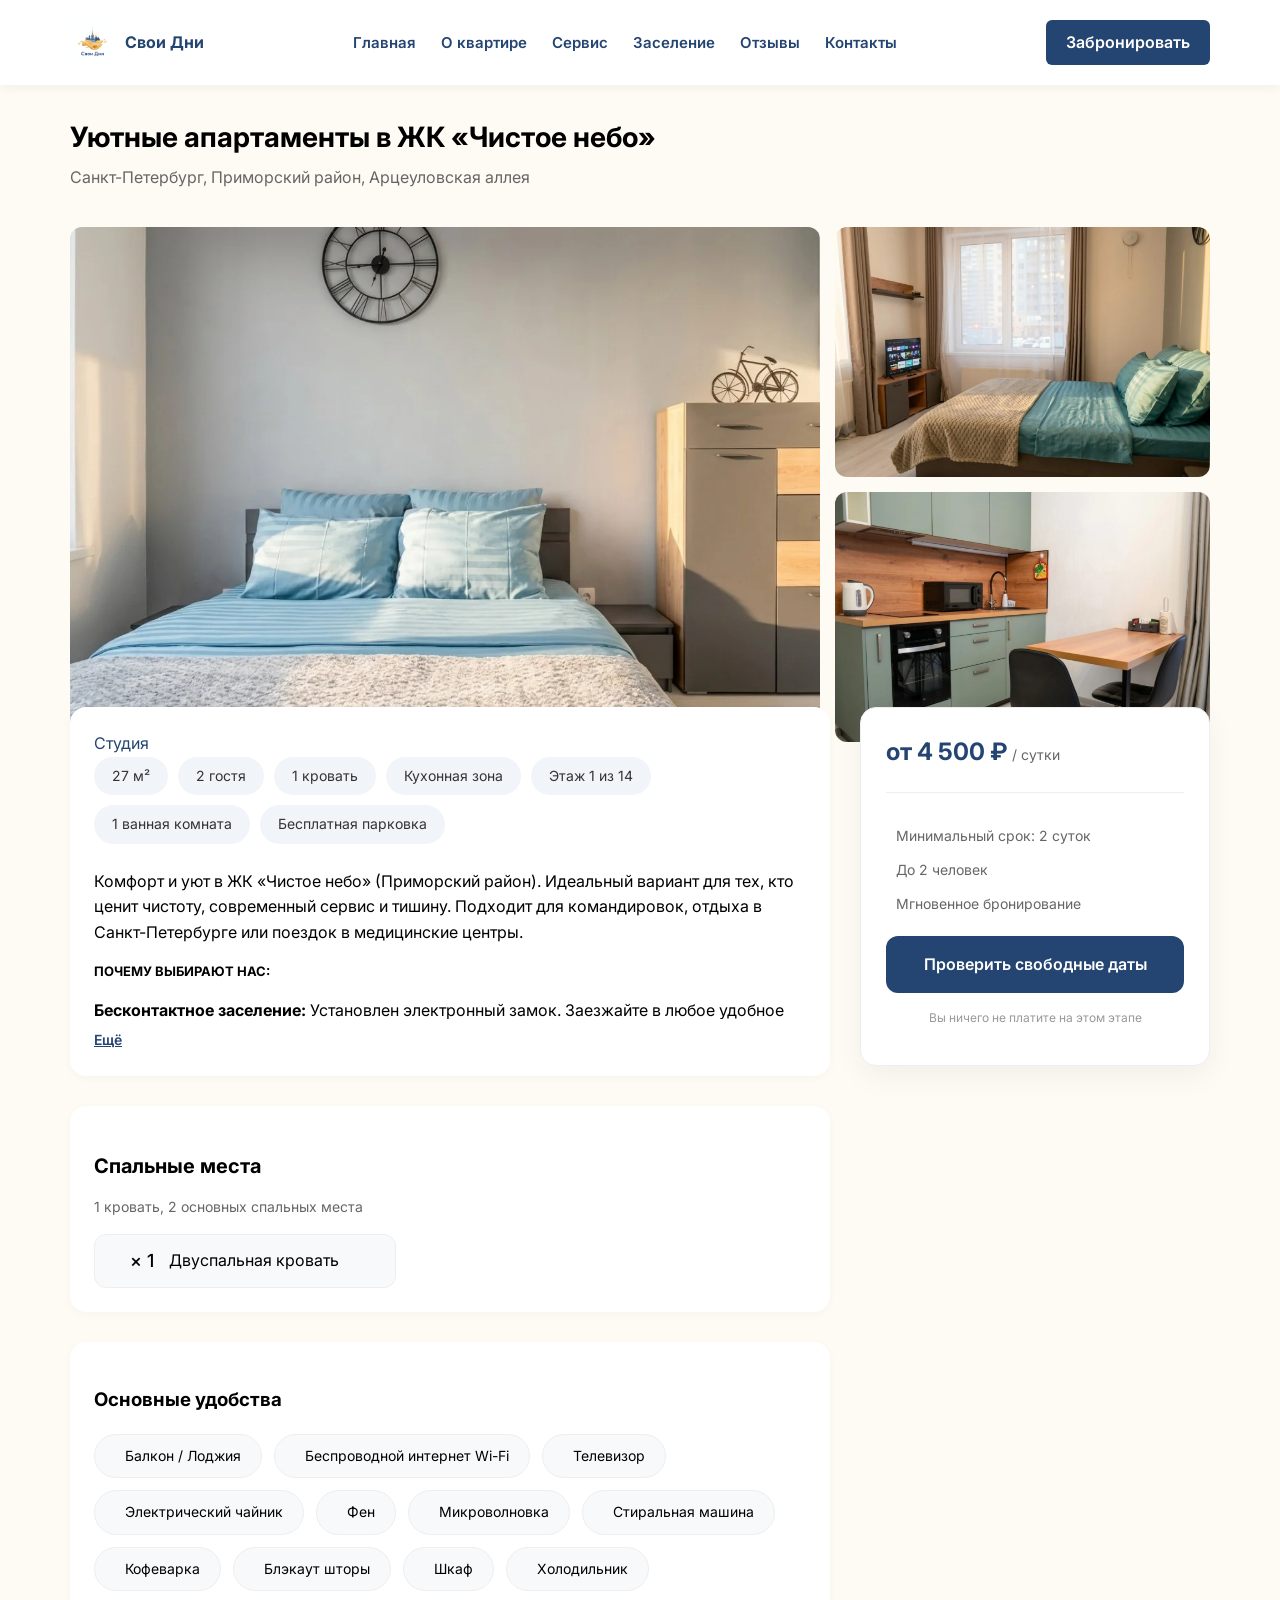
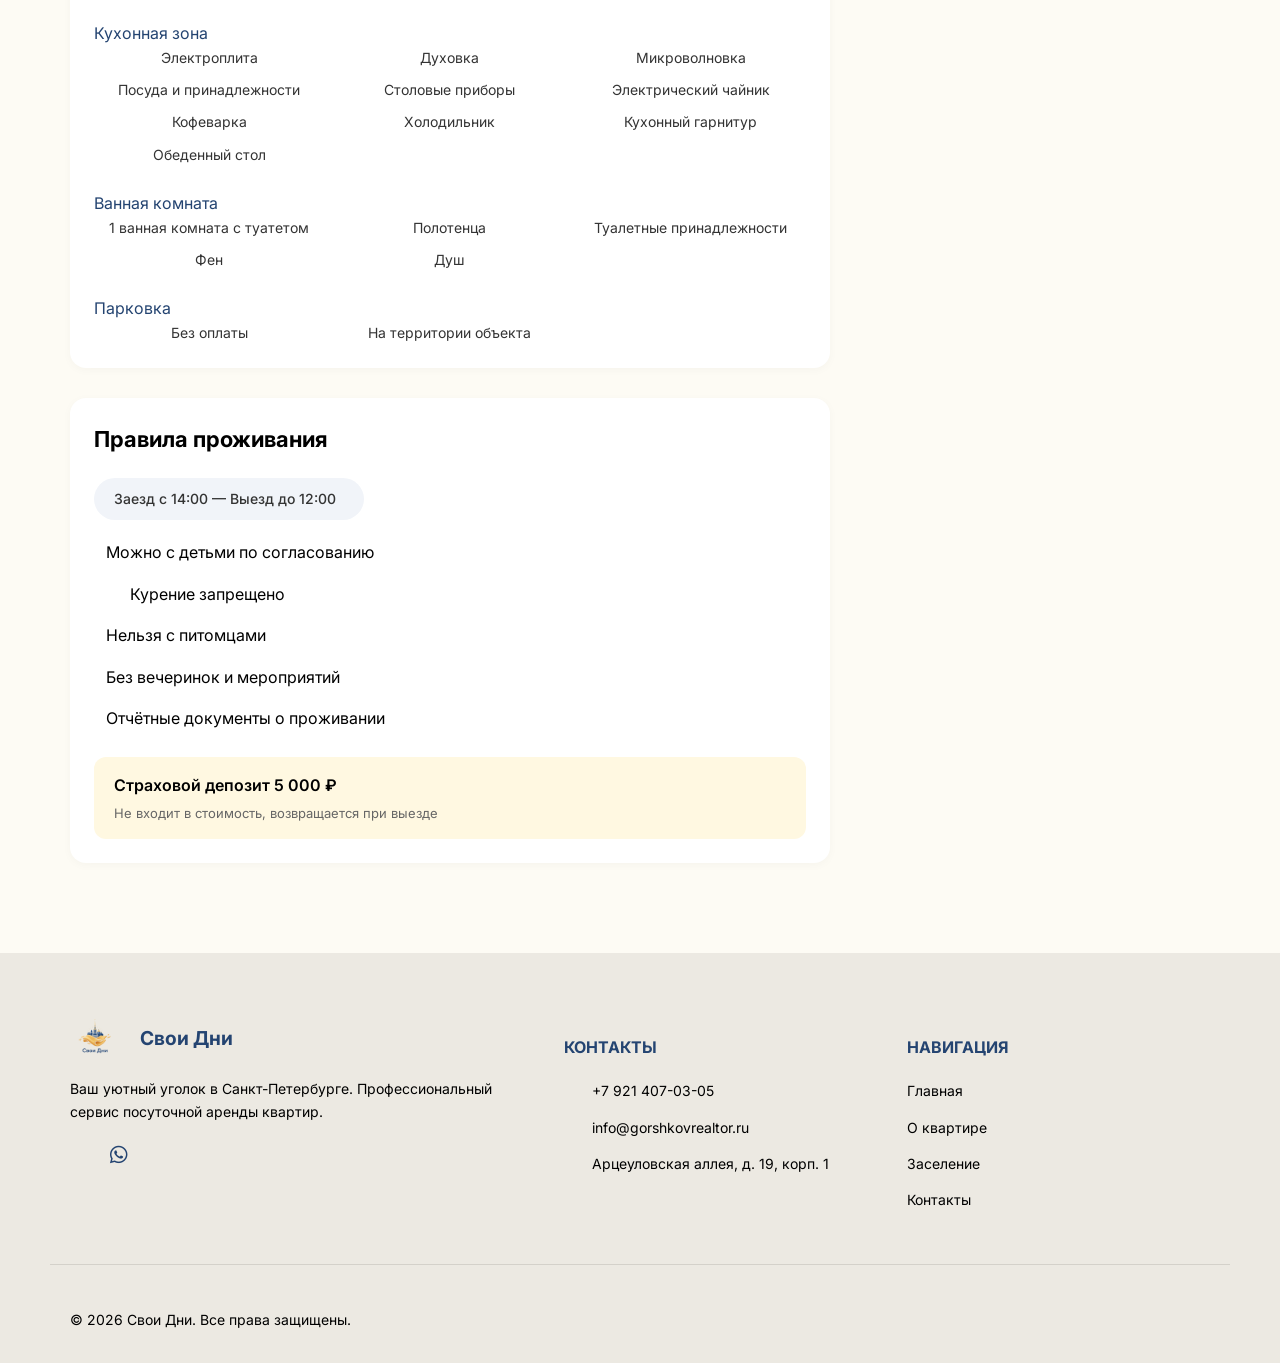
==== commit 0959e529: "Update about.html" ====
--- a/about.html
+++ b/about.html
@@ -13,26 +13,28 @@
 <body>
 
 <header class="header">
-    <div class="container header-flex">
-        <a href="index.html" class="logo" style="display: flex; align-items: center; gap: 10px; text-decoration: none;">
-            <img src="img/logo.webp" alt="Логотип" style="width: 45px; height: 45px; object-fit: contain;">
-            <span style="text-transform: uppercase; letter-spacing: 1px; color: #1a1a1a; font-weight: 700;">Свои Дни</span>
-        </a> 
-        
-        <button class="menu-toggle" id="menu-toggle">
-            <i data-lucide="menu"></i>
-        </button>
-
-        <nav class="nav" id="main-nav">
-            <a href="index.html">Главная</a>
-            <a href="about.html" class="active">О квартире</a>
-            <a href="services.html">Сервис</a>
-            <a href="checkin.html">Заселение</a>
-            <a href="reviews.html">Отзывы</a>
-            <a href="contacts.html">Контакты</a>
-        </nav>
-        
-        <a href="booking.html" class="btn-dark header-action">Забронировать</a>
+    <div class="container">
+        <div class="header-flex">
+            <a href="index.html" class="logo" style="display: flex; align-items: center; gap: 10px; text-decoration: none;">
+                <img src="img/logo.webp" alt="Логотип" style="width: 45px; height: 45px; object-fit: contain;">
+                Свои Дни
+            </a> 
+            
+            <button class="menu-toggle" id="menu-toggle">
+                <i data-lucide="menu"></i>
+            </button>
+
+            <nav class="nav" id="main-nav">
+                <a href="index.html">Главная</a>
+                <a href="about.html" class="active">О квартире</a>
+                <a href="services.html">Сервис</a>
+                <a href="checkin.html">Заселение</a>
+                <a href="reviews.html">Отзывы</a>
+                <a href="contacts.html">Контакты</a>
+            </nav>
+            
+            <a href="booking.html" class="btn-dark header-action">Забронировать</a>
+        </div>
     </div>
 </header>
 
--- a/css/style.css
+++ b/css/style.css
@@ -15,16 +15,70 @@
 .section-title { text-align: center; font-size: 26px; margin-bottom: 40px; color: var(--navy); text-transform: uppercase; font-weight: 700; }
 
 /* =========================================
-    2. ШАПКА (HEADER)
-   ========================================= */
-.header { background: #fff; height: 85px; display: flex; align-items: center; position: sticky; top: 0; z-index: 1000; box-shadow: 0 2px 10px rgba(0,0,0,0.05); }
-.header-flex { display: flex; justify-content: space-between; align-items: center; width: 100%; }
-.logo { display: flex; align-items: center; gap: 10px; text-decoration: none; color: var(--navy); font-weight: 700; }
-.nav { display: flex; gap: 25px; align-items: center; }
-.nav a { text-decoration: none; color: var(--navy); font-weight: 600; font-size: 15px; }
-
-.btn-dark { background: var(--navy); color: #fff !important; padding: 10px 20px; border-radius: 6px; text-decoration: none; font-weight: 600; display: inline-flex; justify-content: center; align-items: center; }
+    2. ШАПКА (HEADER) — ЕДИНЫЙ КОД
+   ========================================= */
+.header { 
+    background: #fff; 
+    height: 85px; 
+    display: flex; 
+    align-items: center; 
+    position: sticky; 
+    top: 0; 
+    z-index: 1000; 
+    box-shadow: 0 2px 10px rgba(0,0,0,0.05); 
+}
+
+/* ЭТОТ БЛОК ОБЯЗАТЕЛЕН для центровки */
+.header .container {
+    display: flex;
+    align-items: center;
+    width: 100%;
+}
+
+.header-flex { 
+    display: flex; 
+    justify-content: space-between; 
+    align-items: center; 
+    width: 100%; 
+}
+
+.logo { 
+    display: flex; 
+    align-items: center; 
+    gap: 10px; 
+    text-decoration: none; 
+    color: var(--navy); 
+    font-weight: 700; 
+    flex-shrink: 0;
+}
+
+.nav { 
+    display: flex; 
+    gap: 25px; 
+    align-items: center; 
+}
+
+.nav a { 
+    text-decoration: none; 
+    color: var(--navy); 
+    font-weight: 600; 
+    font-size: 15px; 
+}
+
+.btn-dark { 
+    background: var(--navy); 
+    color: #fff !important; 
+    padding: 10px 20px; 
+    border-radius: 6px; 
+    text-decoration: none; 
+    font-weight: 600; 
+    display: inline-flex; 
+    justify-content: center; 
+    align-items: center; 
+}
+
 .menu-toggle { display: none; background: none; border: none; cursor: pointer; color: var(--navy); }
+
 
 /* =========================================
     HERO & BOOKING MODULE (100% LAYOUT MATCH)
@@ -128,16 +182,32 @@
 .gallery-grid { display: grid !important; grid-template-columns: repeat(3, 1fr) !important; gap: 15px; }
 .gallery-item { height: 250px; border-radius: 12px; overflow: hidden; position: relative; }
 .gallery-item img { width: 100%; height: 100%; object-fit: cover; }
-
-/* =========================================
-    4. ФУТЕР
-   ========================================= */
-.footer { background: var(--footer-bg); padding: 50px 0 20px; margin-top: 60px; }
+/* Обращаемся напрямую к SVG, который создает библиотека Lucide */
+.gallery-label svg, 
+.gallery-label i, 
+.gallery-label span {
+    color: #ffffff !important;
+    stroke: #ffffff !important; /* Важно для контурных иконок */
+    font-size: 14px;
+    font-weight: 600;
+}
+
+/* =========================================
+    4. ФУТЕР (Обновлен под стиль Контактов)
+   ========================================= */
+.footer { background: var(--footer-bg); padding: 60px 0 20px; margin-top: 60px; }
 .footer-grid { display: grid; grid-template-columns: 1.5fr 1fr 1fr; gap: 40px; }
-.footer h4 { color: var(--navy); margin-bottom: 15px; }
-.social-links { display: flex; gap: 15px; margin-top: 15px; align-items: center; }
-.social-links a i, .social-links a svg { width: 20px; height: 20px; font-size: 20px; display: flex; align-items: center; justify-content: center; }
-.footer-bottom { text-align: center; padding-top: 30px; font-size: 13px; color: #777; border-top: 1px solid #d4d1ca; margin-top: 30px; }
+.footer-logo { color: var(--navy) !important; font-weight: 700; font-size: 1.2rem; display: flex; align-items: center; gap: 10px; margin-bottom: 15px; }
+.footer h4 { color: var(--navy) !important; margin-bottom: 20px; font-weight: 700; text-transform: uppercase; font-size: 16px; }
+.footer p { display: flex; align-items: center; gap: 10px; margin-bottom: 12px; color: #000000 !important; font-size: 14px; }
+.footer p i, .footer p [data-lucide] { flex-shrink: 0; color: var(--navy) !important; width: 18px; height: 18px; }
+.footer a:not(.footer-logo) { color: #000000 !important; text-decoration: none; transition: opacity 0.3s; }
+.footer a:not(.footer-logo):hover { text-decoration: underline; }
+.social-links { display: flex; gap: 15px; margin-top: 20px; align-items: center; }
+.social-links a { display: flex; align-items: center; justify-content: center; text-decoration: none; }
+.social-links i, .social-links svg, .social-links [data-lucide] { color: var(--navy) !important; width: 24px; height: 24px; transition: transform 0.3s ease; }
+.social-links a:hover i { transform: translateY(-3px); }
+.footer-bottom { text-align: center; padding-top: 30px; font-size: 13px; color: #666; border-top: 1px solid #d4d1ca; margin-top: 40px; }
 
 /* =========================================
     5. АДАПТИВНОСТЬ (MOBILE)
--- a/css/about.css
+++ b/css/about.css
@@ -10,24 +10,20 @@
 }
 
 /* --- БРЕНДИРОВАНИЕ ЭЛЕМЕНТОВ --- */
-.btn-dark.header-action, 
 .btn-booking-full {
     background-color: var(--brand-color) !important;
     border-color: var(--brand-color) !important;
     color: #fff !important;
 }
 
-.nav a.active, 
 .toggle-desc, 
 .object-title, 
 .amenity-group-title, 
 .price,
-.logo span, 
 .footer-logo {
     color: var(--brand-color) !important;
 }
 
-.header i, 
 .apartment-header i, 
 .amenities-section i, 
 .rules-list i, 
@@ -274,7 +270,7 @@
     }
     .sidebar-booking {
         position: static;
-        order: -1; /* Выводит блок бронирования выше на мобильных, если нужно */
+        order: -1;
     }
 }
 
@@ -293,6 +289,9 @@
         flex-direction: column;
         align-items: flex-start;
     }
+    .chips-container { gap: 8px; }
+    .chip { padding: 6px 14px; font-size: 13px; }
+    .sleeping-card { min-width: 100%; box-sizing: border-box; }
 }
 
 @media (max-width: 480px) {
@@ -302,100 +301,6 @@
     .apartment-header h1 {
         font-size: 22px;
     }
-}
-/* --- ФИКСАЦИЯ РАЗМЕРОВ ШАПКИ (ЧТОБЫ НЕ ПРЫГАЛО) --- */
-
-/* Контейнер шапки */
-.header-flex {
-    display: flex;
-    align-items: center;
-    justify-content: space-between;
-    height: 80px; /* Фиксированная высота шапки */
-}
-
-/* Текст логотипа */
-.logo-text {
-    font-family: 'Inter', sans-serif;
-    font-weight: 700;
-    font-size: 1.2rem !important; 
-    text-transform: uppercase;
-    letter-spacing: 1px;
-    color: var(--brand-color) !important;
-    white-space: nowrap;
-}
-
-/* Навигация */
-.nav {
-    display: flex;
-    gap: 25px; 
-    align-items: center;
-}
-
-.nav a {
-    font-size: 15px !important; 
-    font-weight: 600;
-    text-decoration: none;
-    color: var(--brand-color) !important;
-    transition: opacity 0.3s;
-}
-
-/* Кнопка в шапке */
-.btn-dark.header-action {
-    padding: 10px 20px;       /* Настрой здесь размер: высота (10px) и ширина (20px) */
-    font-size: 14px !important; 
-    min-width: 160px;         /* Увеличь это число, если хочешь кнопку шире */
-    text-align: center;
-}
-
-/* Адаптив для мобилок */
-@media (max-width: 1024px) {
-    .nav {
-        gap: 15px;
-    }
-    .nav a {
-        font-size: 14px !important;
-    }
-}
-@media (max-width: 992px) {
-    .details-grid { grid-template-columns: 1fr; }
-    .sidebar-booking { position: static; order: -1; width: auto; }
-}
-
-@media (max-width: 768px) {
-    /* Навигация и меню */
-    .header-flex { height: 70px; position: relative; }
-    .nav { 
-        display: none; 
-        flex-direction: column; 
-        position: absolute; 
-        top: 100%; left: 0; width: 100%; 
-        background: var(--white); 
-        padding: 20px; 
-        box-shadow: 0 10px 20px rgba(0,0,0,0.1); 
-        z-index: 1000; 
-        gap: 15px;
-    }
-    .nav.active { display: flex; }
-    .header-action { display: none; }
-    .menu-toggle { display: block !important; }
-
-    /* Галерея */
-    .full-gallery { grid-template-columns: 1fr; height: 300px; }
-    .side-imgs { display: none; }
-
-    /* Контентные блоки */
-    .apartment-header { flex-direction: column; align-items: flex-start; gap: 10px; }
-    .chips-container { gap: 8px; }
-    .chip { padding: 6px 14px; font-size: 13px; }
-    .sleeping-card { min-width: 100%; box-sizing: border-box; }
-    
-    /* Удобства */
-    .amenity-list { grid-template-columns: 1fr 1fr; }
-}
-
-@media (max-width: 480px) {
-    .apartment-header h1 { font-size: 22px; }
-    .amenity-list { grid-template-columns: 1fr; }
     .description-block, .sleeping-section, .amenities-section, .rules-card-container { padding: 15px; }
     .full-gallery { height: 250px; }
 }
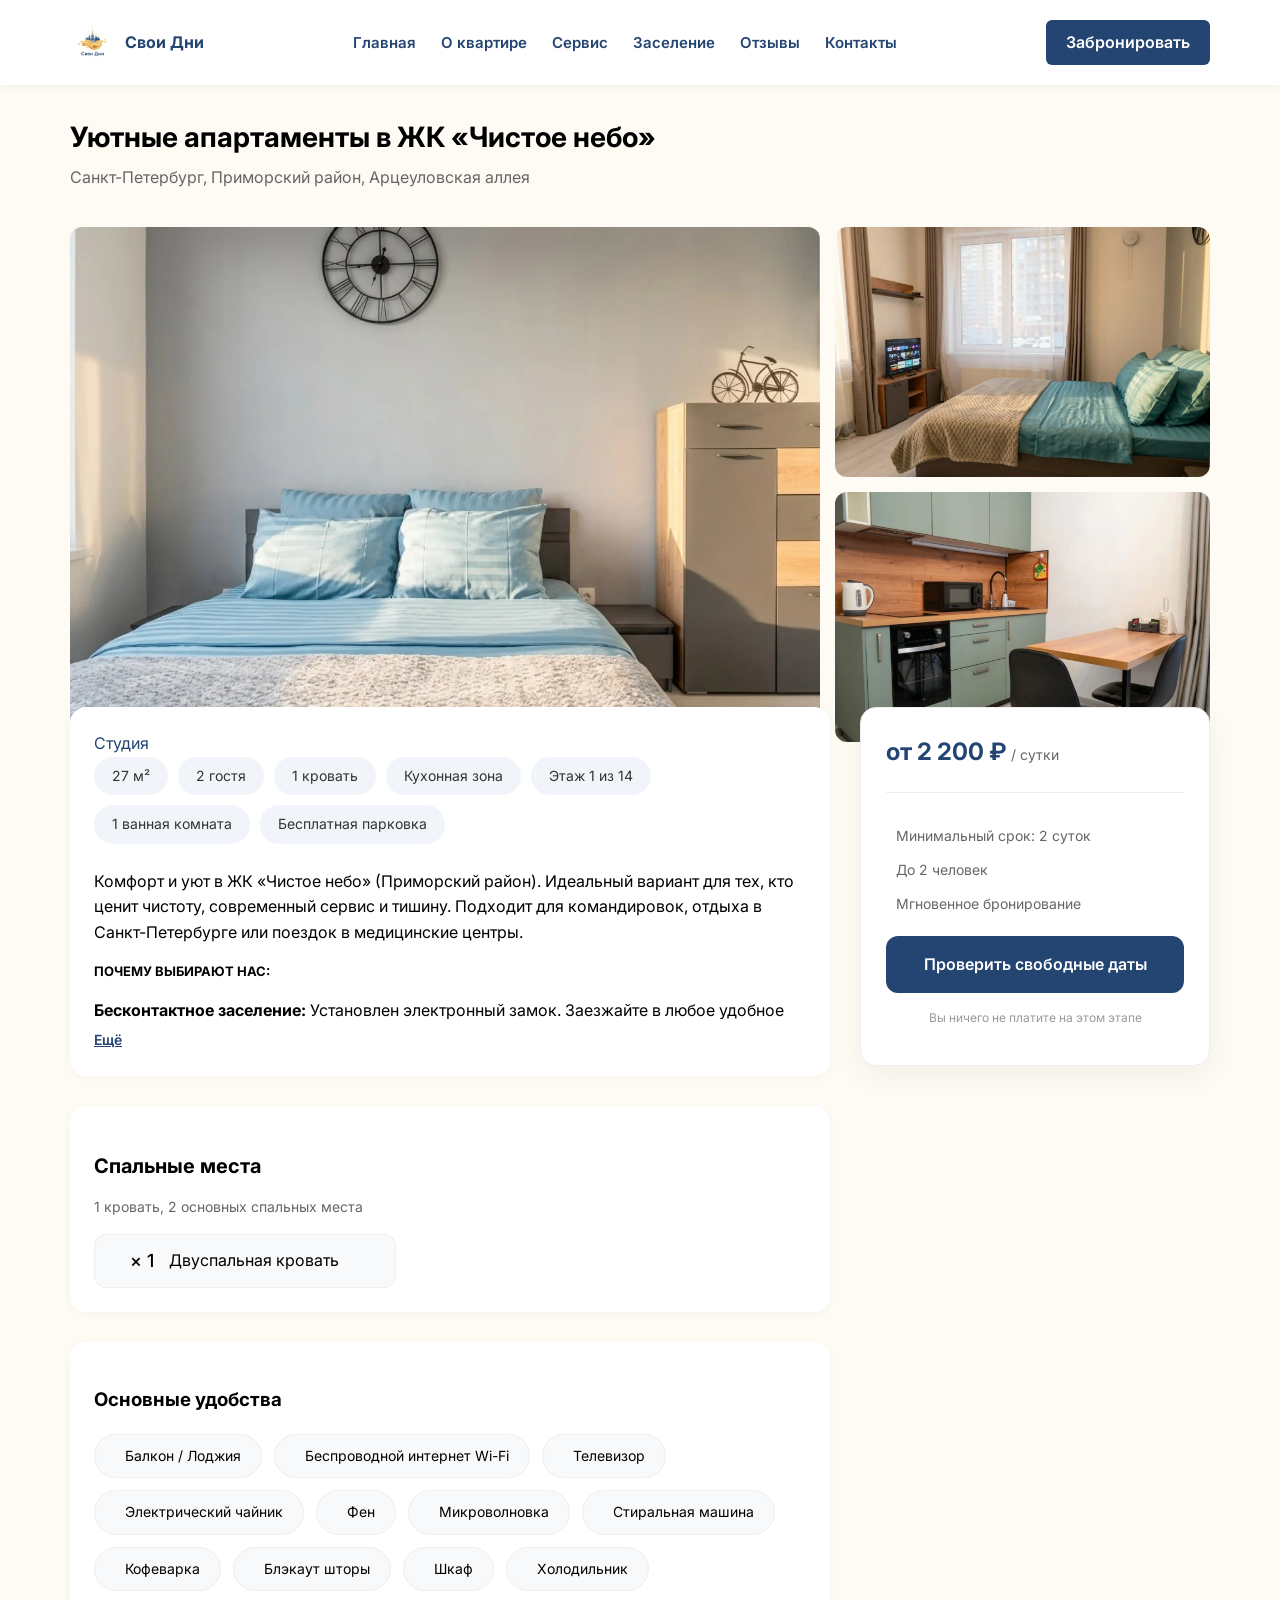
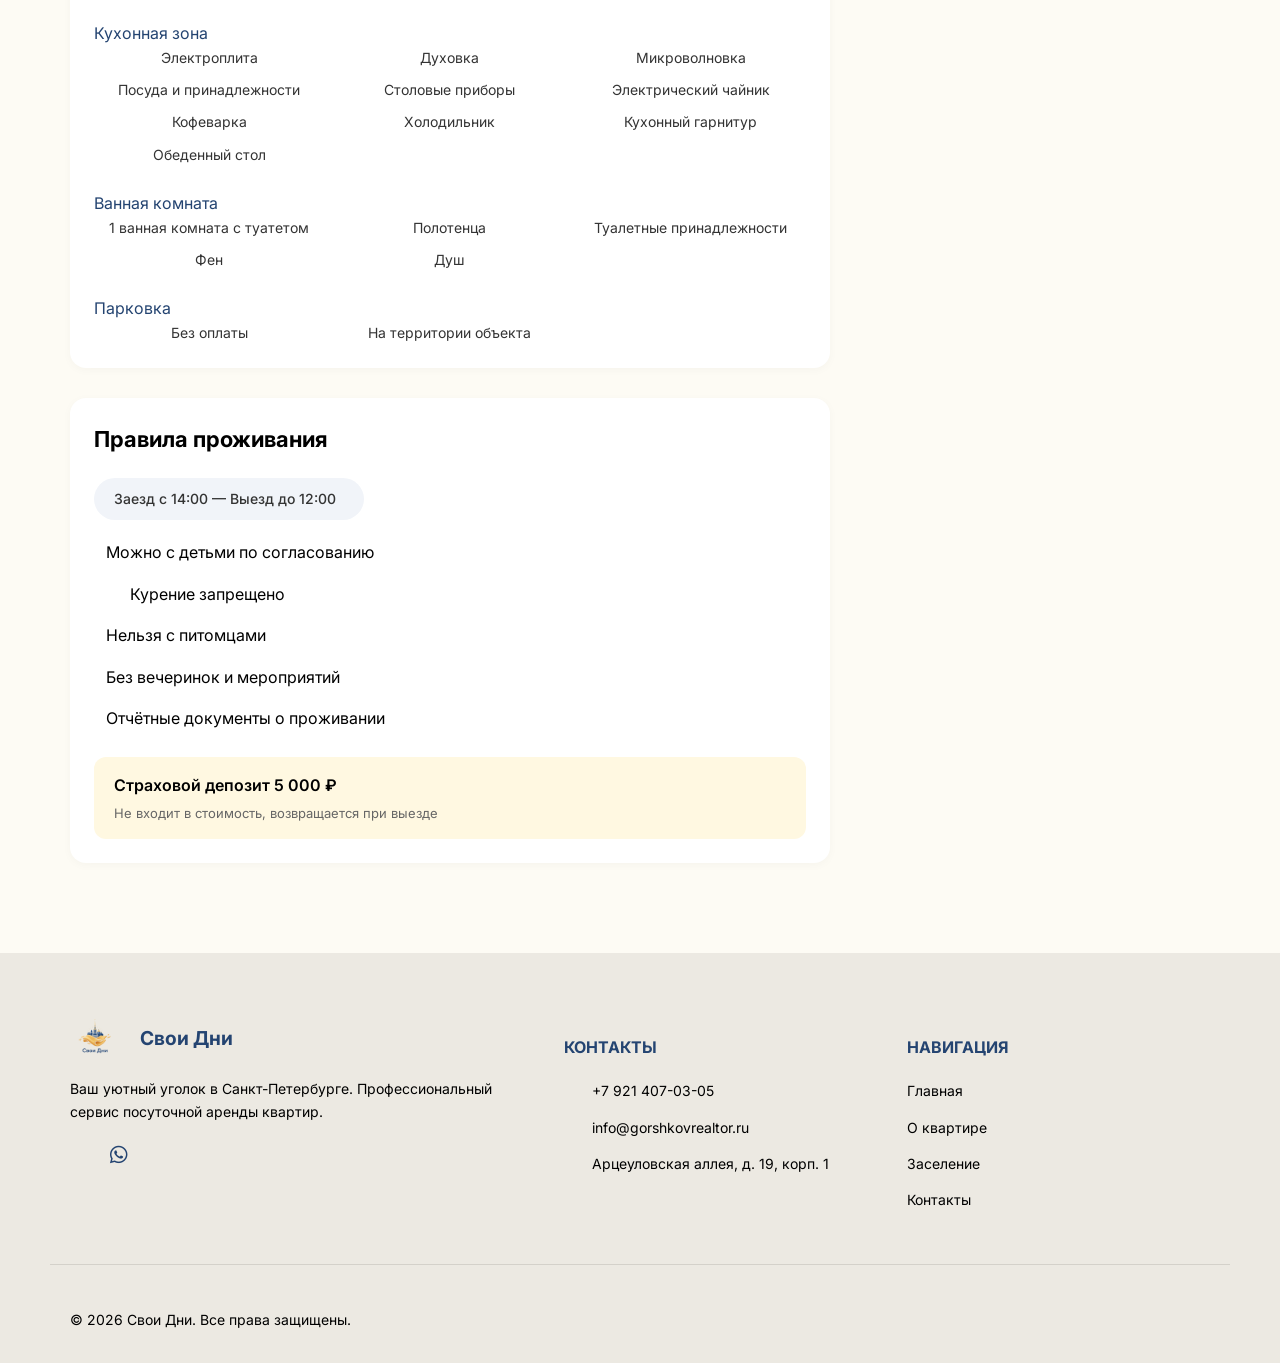
==== commit 9db39203: "Update about.html" ====
--- a/about.html
+++ b/about.html
@@ -4,6 +4,7 @@
     <meta charset="UTF-8">
     <meta name="viewport" content="width=device-width, initial-scale=1.0">
     <title>О квартире — Свои Дни</title>
+    <meta name="description" content="Уютная квартира посуточно в Приморском районе Санкт-Петербурга. Апартаменты «Свои Дни»: современный дизайн, полная комплектация для жизни и панорамные виды. Рядом с метро и основными достопримечательностями. Бронируйте онлайн!">
     <link href="https://fonts.googleapis.com/css2?family=Inter:wght@300;400;500;600;700&display=swap" rel="stylesheet">
     <script src="https://unpkg.com/lucide@latest"></script>
     <link rel="stylesheet" href="https://cdnjs.cloudflare.com/ajax/libs/font-awesome/6.0.0/css/all.min.css">
@@ -207,7 +208,7 @@
         </div>
 
         <aside class="sidebar-booking">
-            <div class="price">от 4 500 ₽ <span>/ сутки</span></div>
+            <div class="price">от 2 200 ₽ <span>/ сутки</span></div>
             <div class="sidebar-info">
                 <p><i data-lucide="calendar" size="18"></i> Минимальный срок: 2 суток</p>
                 <p><i data-lucide="users" size="18"></i> До 2 человек</p>
--- a/css/style.css
+++ b/css/style.css
@@ -215,13 +215,142 @@
 .mobile-booking-btn { display: none !important; }
 
 @media (max-width: 768px) {
-    .menu-toggle { display: block; }
-    .nav { display: none; position: absolute; top: 100%; left: 0; width: 100%; background: #fff; flex-direction: column; padding: 30px; gap: 20px; box-shadow: 0 10px 20px rgba(0,0,0,0.1); }
-    .nav.active { display: flex !important; }
-    .hero { height: 450px; margin-bottom: 300px; }
-    .hero-content h1 { font-size: 32px; }
-    .booking-container { position: relative; bottom: -280px; transform: none; flex-direction: column; width: 100%; left: 0; right: 0; gap: 15px; padding: 20px; }
-    .booking-btn { width: 100%; align-self: center; }
-    .about-grid, .features-grid, .reviews-grid-new, .footer-grid { grid-template-columns: 1fr !important; }
-    .gallery-grid { grid-template-columns: repeat(2, 1fr) !important; }
-}
+    /* 1. ГЛАВНЫЙ ЭКРАН: Вертикальное фото и центровка текста */
+    .hero {
+        height: 100vh !important; /* Фото на весь экран смартфона */
+        min-height: 600px;
+        margin-bottom: 0 !important;
+        display: flex !important;
+        align-items: center !important; /* Центровка текста строго по середине фото */
+        justify-content: center !important;
+        padding-top: 0 !important;
+        background-attachment: scroll;
+        position: relative;
+    }
+
+    .hero-container {
+        width: 100%;
+        height: 100%;
+        display: flex;
+        align-items: center;
+        justify-content: center;
+    }
+
+    .hero-content {
+        text-align: center !important; /* Текст по центру без изменения цвета */
+        max-width: 100% !important;
+        padding: 0 20px !important;
+        z-index: 5;
+    }
+
+    .hero-content h1 {
+        font-size: 32px !important; 
+        color: #ffffff !important; 
+        margin-bottom: 15px !important;
+        text-shadow: 0 2px 10px rgba(0,0,0,0.3);
+    }
+
+    .hero-content p {
+        font-size: 16px !important;
+        color: #ffffff !important;
+        text-shadow: 0 1px 5px rgba(0,0,0,0.3);
+    }
+
+    /* Модуль бронирования: строгое наложение на фото внизу */
+    .booking-container {
+        position: absolute !important;
+        bottom: 30px !important; /* Накладывается поверх фото как в веб-версии */
+        left: 15px !important;
+        right: 15px !important;
+        width: auto !important;
+        flex-direction: column !important;
+        padding: 20px !important;
+        gap: 10px !important;
+        transform: none !important;
+        background: rgba(255, 255, 255, 0.98) !important;
+        z-index: 10 !important;
+        box-shadow: 0 10px 30px rgba(0,0,0,0.2) !important;
+    }
+
+    .booking-item {
+        width: 100%;
+    }
+
+    .booking-btn {
+        width: 100% !important;
+        height: 50px !important;
+    }
+
+    /* 2. ДОСТОПРИМЕЧАТЕЛЬНОСТИ: блоки вертикально */
+    .gallery-grid {
+        display: flex !important;
+        flex-direction: column !important;
+        gap: 15px !important;
+    }
+
+    .gallery-item {
+        width: 100% !important;
+        height: 300px !important;
+    }
+
+    /* 3. МЕНЮ: Выпадающее мобильное меню */
+    .nav {
+        display: none;
+        position: fixed !important;
+        top: 85px;
+        left: 0;
+        width: 100%;
+        height: auto;
+        background: #ffffff !important;
+        flex-direction: column !important;
+        padding: 25px !important;
+        box-shadow: 0 10px 25px rgba(0,0,0,0.1);
+        z-index: 1000;
+    }
+
+    .nav.active {
+        display: flex !important;
+    }
+
+    .menu-toggle {
+        display: block !important;
+    }
+
+    .header-action.desktop-only-btn {
+        display: none !important;
+    }
+
+    .nav .mobile-booking-btn {
+        display: flex !important;
+        margin-top: 10px;
+    }
+
+    /* 4. ОБЩАЯ КОРРЕКТНОСТЬ БЛОКОВ */
+    .container {
+        padding-left: 15px !important;
+        padding-right: 15px !important;
+        width: 100% !important;
+        box-sizing: border-box !important;
+    }
+
+    .about-grid, .features-grid, .reviews-grid-new, .footer-grid {
+        grid-template-columns: 1fr !important;
+        gap: 30px !important;
+    }
+
+    .about-main-img {
+        height: 250px !important;
+        width: 100%;
+    }
+
+    .amenities-row {
+        flex-wrap: wrap !important;
+        justify-content: center !important;
+        gap: 10px !important;
+    }
+
+    .amenity-item {
+        flex: 0 0 30% !important;
+        margin-bottom: 10px;
+    }
+}
